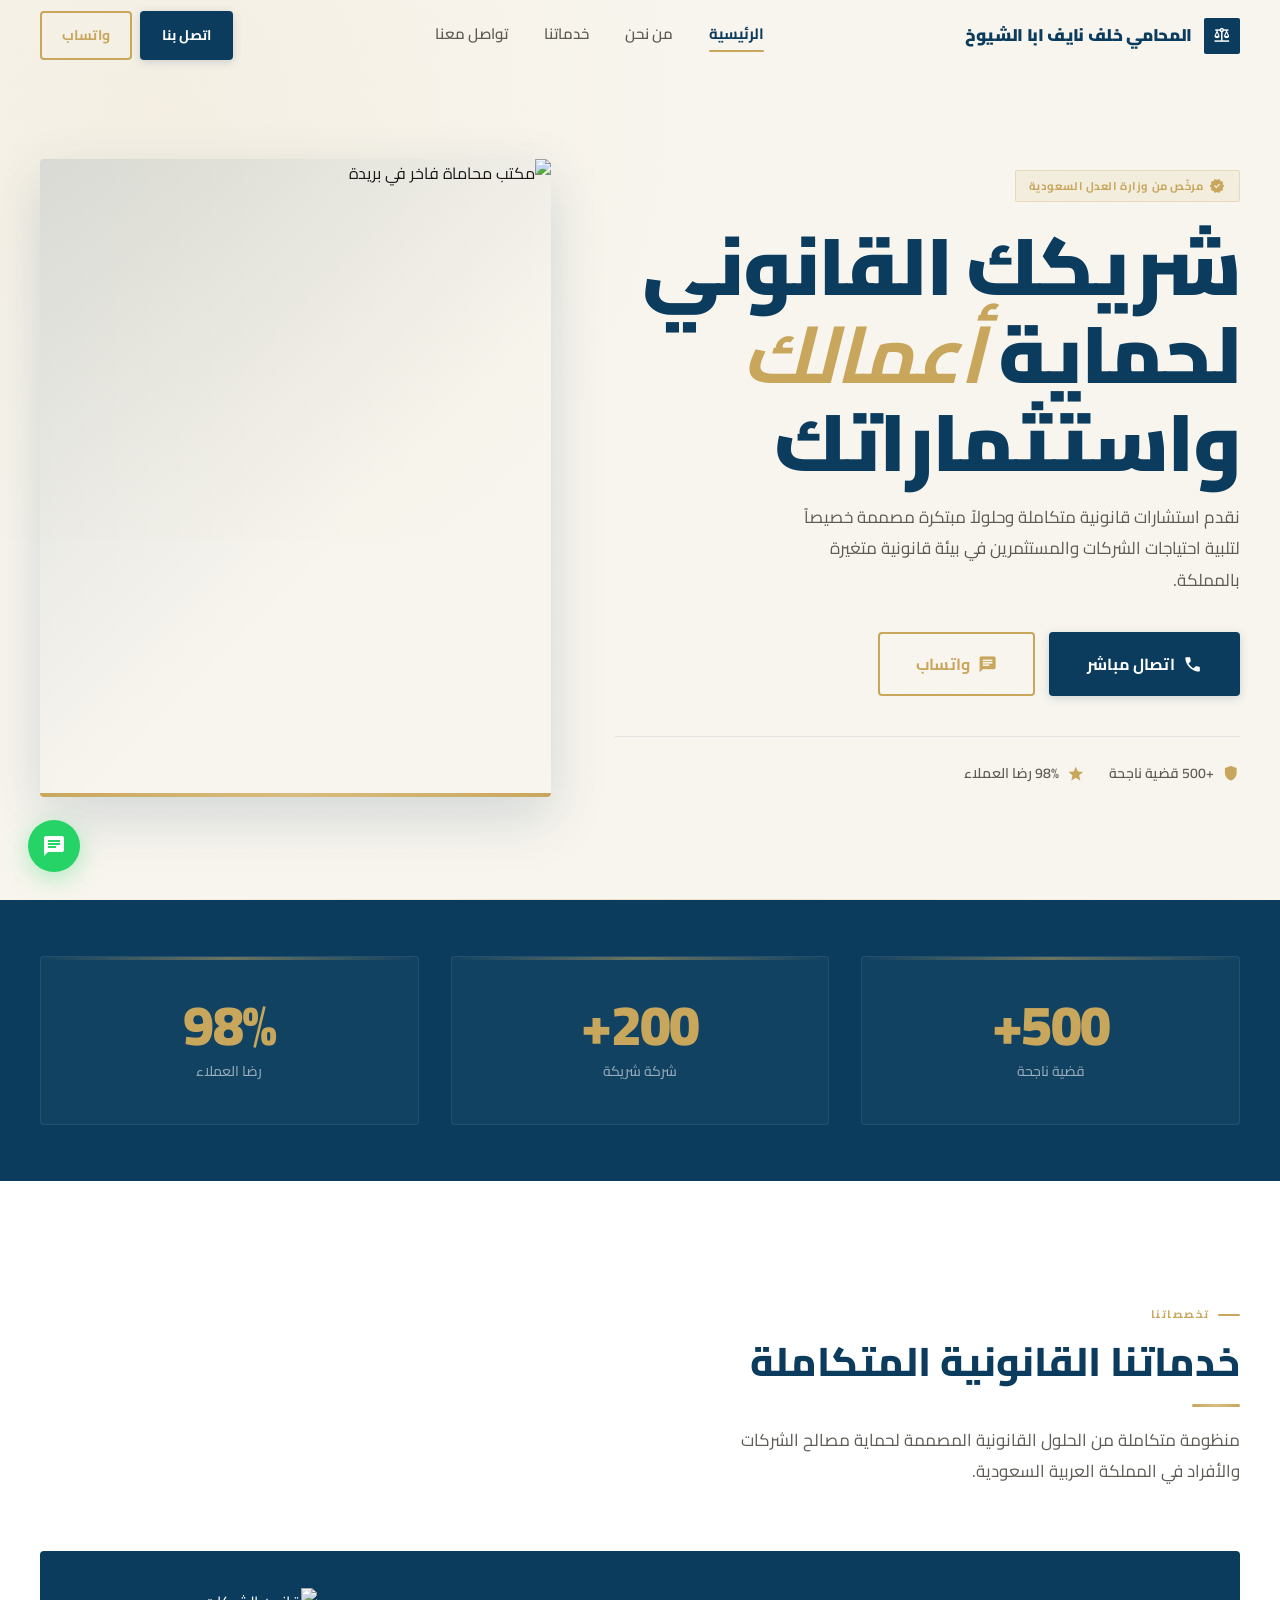
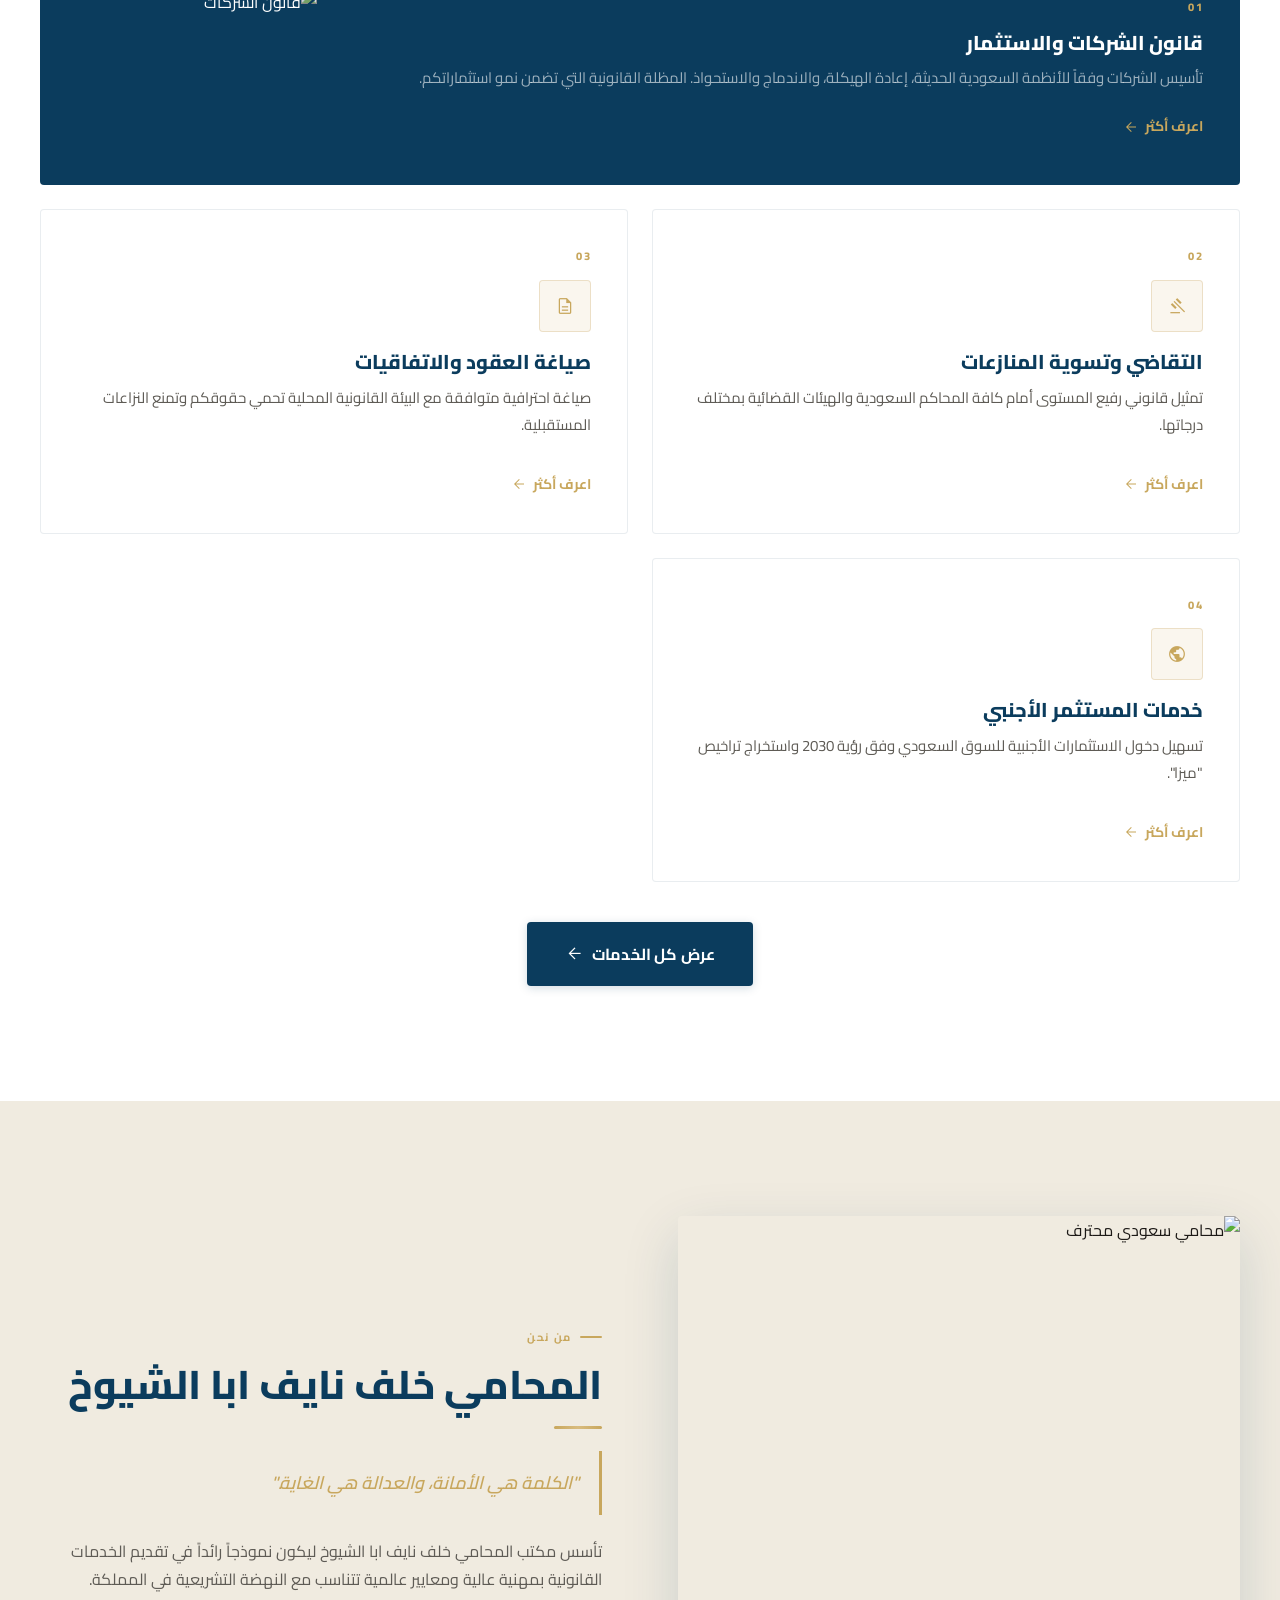
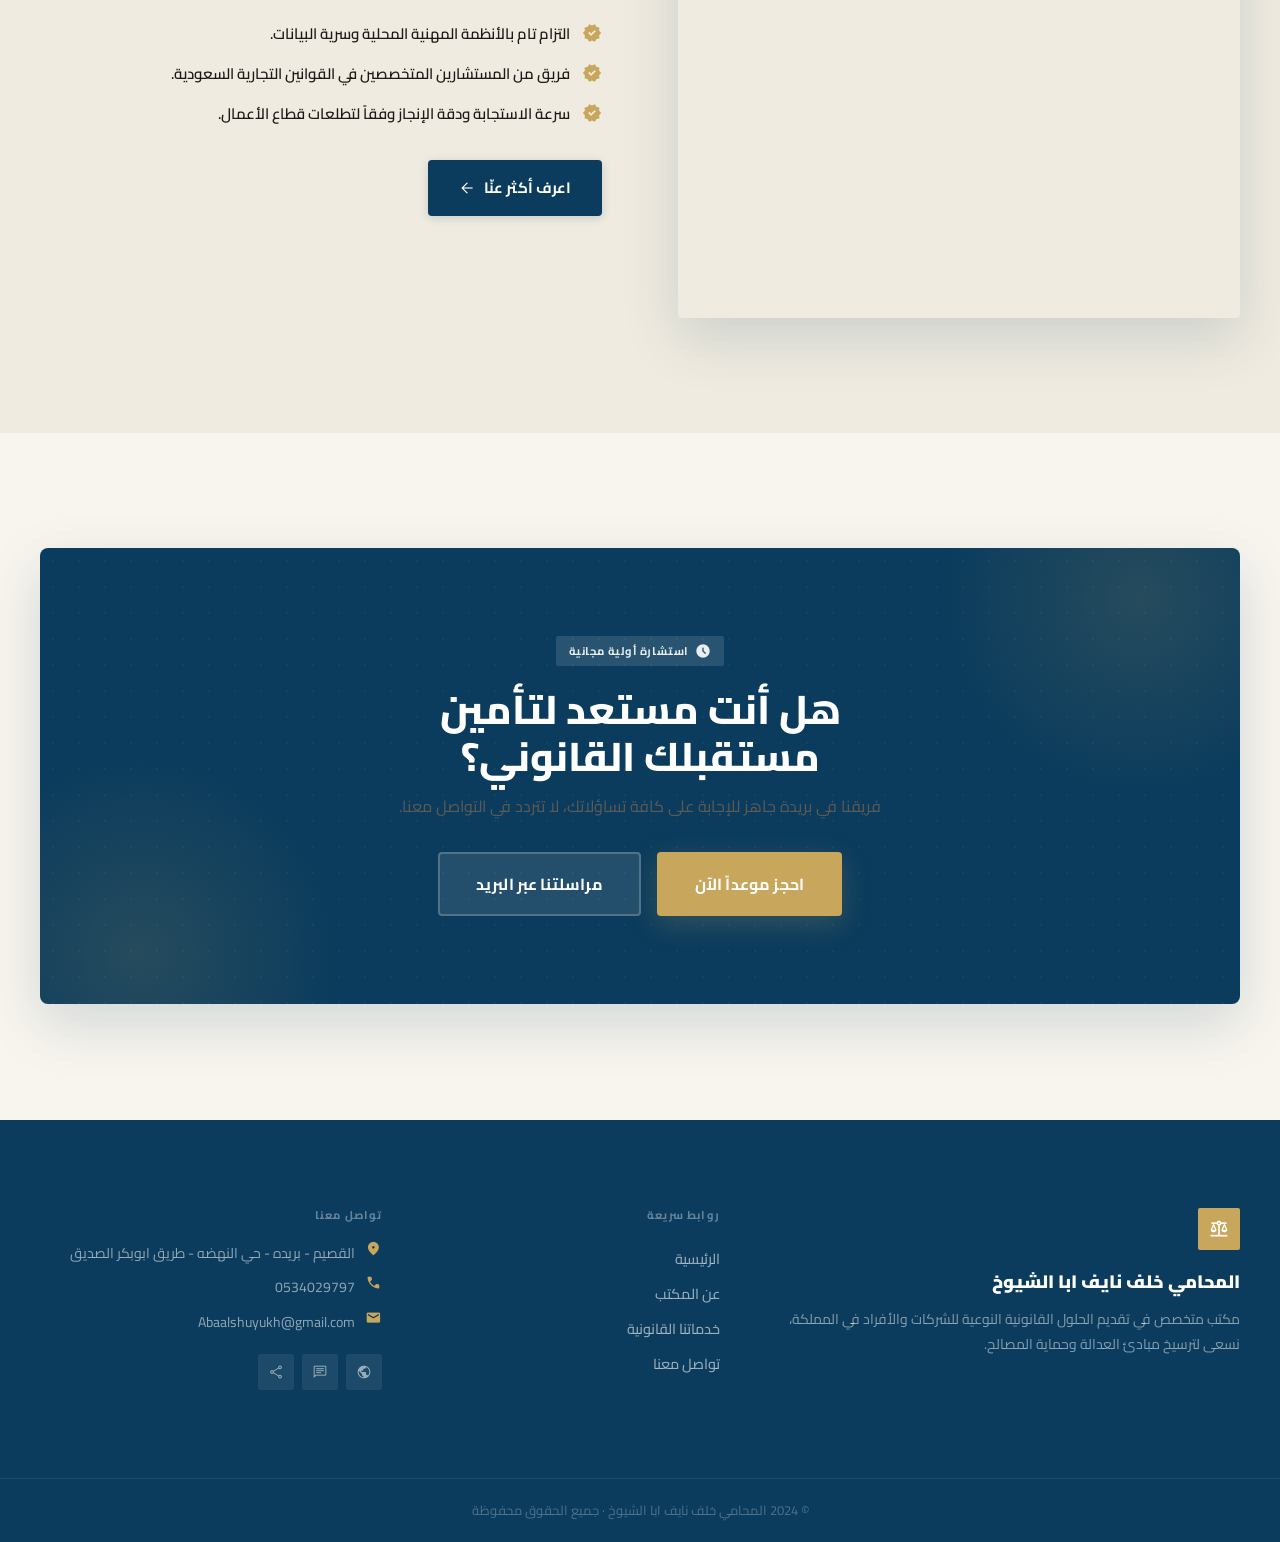
==== index.html @ d7f6e4bc "okk" ====
<!DOCTYPE html>
<html dir="rtl" lang="ar">

<head>
  <meta charset="utf-8">
  <meta name="viewport" content="width=device-width, initial-scale=1.0">
  <title>المحامي خلف نايف ابا الشيوخ | الرئيسية</title>
  <meta name="description"
    content="مكتب المحامي خلف نايف ابا الشيوخ — شريكك القانوني الموثوق للشركات والمستثمرين في المملكة العربية السعودية منذ 2010.">
  <link rel="preconnect" href="https://fonts.googleapis.com">
  <link
    href="https://fonts.googleapis.com/css2?family=Cairo:wght@300;400;500;600;700;800;900&family=Material+Symbols+Outlined:opsz,wght,FILL,GRAD@24,300,0,0&display=swap"
    rel="stylesheet">
  <link rel="stylesheet" href="style.css">
  <style>
    /* ── Hero ──────────────────────────────────────── */
    .hero {
      min-height: 100svh;
      display: flex;
      align-items: center;
      background: var(--cream);
      position: relative;
      overflow: hidden;
    }

    .hero::before {
      content: '';
      position: absolute;
      inset: 0;
      background-image: radial-gradient(rgba(200, 167, 93, .10) 1px, transparent 1px);
      background-size: 32px 32px;
      pointer-events: none;
    }

    .hero::after {
      content: '';
      position: absolute;
      bottom: 0;
      inset-inline: 0;
      height: 1px;
      background: linear-gradient(to left, transparent, var(--border-gold), transparent);
    }

    .hero__grid {
      display: grid;
      grid-template-columns: 1.1fr 0.9fr;
      align-items: center;
      gap: 4rem;
      padding-block: calc(var(--nav-h) + 3rem) 4rem;
    }

    .hero__content {
      grid-column: 1;
    }

    .hero__image-wrap {
      grid-column: 2;
    }

    .hero__title {
      color: var(--navy);
      margin-bottom: 1rem;
    }

    .hero__title strong {
      color: var(--gold);
      font-style: italic;
    }

    .hero__sub {
      font-size: 1.0625rem;
      color: var(--text-muted);
      max-width: 46ch;
      line-height: 1.85;
      margin-bottom: 2.25rem;
    }

    .hero__ctas {
      display: flex;
      flex-wrap: wrap;
      gap: .875rem;
      margin-bottom: 2.5rem;
    }

    .hero__trust {
      display: flex;
      flex-wrap: wrap;
      gap: 1.5rem;
      padding-top: 1.5rem;
      border-top: 1px solid var(--border);
    }

    .hero__trust-item {
      display: flex;
      align-items: center;
      gap: .5rem;
      font-size: .875rem;
      font-weight: 600;
      color: var(--text-muted);
    }

    .hero__trust-item .mso {
      color: var(--gold);
      font-size: 1.1rem;
    }

    .hero__img-container {
      position: relative;
      border-radius: var(--r);
      overflow: hidden;
      box-shadow: var(--shadow-lg);
      aspect-ratio: 4/5;
    }

    .hero__img-container img {
      width: 100%;
      height: 100%;
      object-fit: cover;
      filter: contrast(1.04);
    }

    .hero__img-container::before {
      content: '';
      position: absolute;
      inset: 0;
      background: linear-gradient(135deg, rgba(11, 60, 93, .12) 0%, transparent 60%);
      z-index: 1;
    }

    .hero__img-bar {
      position: absolute;
      bottom: 0;
      inset-inline: 0;
      height: 4px;
      background: linear-gradient(to right, var(--gold), var(--gold-light), var(--gold));
      z-index: 2;
    }

    .hero__badge {
      position: absolute;
      bottom: -1.25rem;
      left: 1.5rem;
      background: var(--gold);
      color: var(--white);
      padding: 1rem 1.25rem;
      border-radius: var(--r);
      box-shadow: var(--shadow-gold);
      z-index: 3;
      text-align: center;
    }

    .hero__badge-num {
      font-size: 2.25rem;
      font-weight: 900;
      line-height: 1;
    }

    .hero__badge-lbl {
      font-size: .7rem;
      font-weight: 600;
      opacity: .9;
      white-space: nowrap;
      margin-top: .25rem;
    }

    .hero__decor {
      position: absolute;
      top: 0;
      left: 0;
      width: 60%;
      height: 60%;
      background: radial-gradient(circle at 20% 20%, rgba(200, 167, 93, .08), transparent 70%);
      pointer-events: none;
    }

    /* ── Stats Strip ───────────────────────────────── */
    .stats {
      background: var(--navy);
      padding-block: 3.5rem;
      position: relative;
      overflow: hidden;
    }

    .stats::before {
      content: '';
      position: absolute;
      inset: 0;
      pointer-events: none;
    }

    .stats__grid {
      display: grid;
      grid-template-columns: repeat(3, 1fr);
      gap: 2rem;
    }

    .stats__item {
      text-align: center;
      padding: 2.5rem 2rem;
      background: rgba(255, 255, 255, .03);
      border: 1px solid rgba(255, 255, 255, .08);
      border-radius: var(--r);
      position: relative;
      transition: background var(--t) var(--ease), transform var(--t) var(--ease);
      overflow: hidden;
    }

    .stats__item::before {
      content: '';
      position: absolute;
      top: 0;
      right: 0;
      width: 100%;
      height: 3px;
      background: linear-gradient(90deg, transparent, var(--gold), transparent);
      opacity: 0.5;
      transition: opacity var(--t) var(--ease);
    }

    .stats__item:hover {
      background: rgba(255, 255, 255, .06);
      transform: translateY(-5px);
    }
    
    .stats__item:hover::before {
      opacity: 1;
    }

    /* ── Services ──────────────────────────────────── */
    .services__grid {
      display: grid;
      grid-template-columns: repeat(2, 1fr);
      gap: 1.5rem;
    }

    .svc-card {
      background: var(--white);
      border: 1px solid var(--border);
      border-radius: var(--r);
      padding: 2.25rem;
      transition: transform var(--t) var(--ease),
        box-shadow var(--t) var(--ease),
        border-color var(--t) var(--ease);
      position: relative;
      overflow: hidden;
    }

    .svc-card::before {
      content: '';
      position: absolute;
      top: 0;
      inset-inline-end: 0;
      width: 3px;
      height: 0;
      background: var(--gold);
      transition: height var(--t-slow) var(--ease);
    }

    .svc-card:hover {
      transform: translateY(-5px);
      box-shadow: var(--shadow-md);
      border-color: var(--border-gold);
    }

    .svc-card:hover::before {
      height: 100%;
    }

    .svc-card--featured {
      background: var(--navy);
      color: var(--white);
      grid-column: span 2;
      display: grid;
      grid-template-columns: 1fr auto;
      align-items: center;
      gap: 2rem;
    }

    .svc-card--featured h3 {
      color: var(--white);
    }

    .svc-card--featured p {
      color: rgba(255, 255, 255, .65);
    }

    .svc-card--featured::before {
      display: none;
    }

    .svc-card--featured:hover {
      border-color: rgba(255, 255, 255, .12);
    }

    .svc-card__num {
      font-size: .7rem;
      font-weight: 800;
      letter-spacing: .12em;
      color: var(--gold);
      margin-bottom: .875rem;
      display: block;
    }

    .svc-card__title {
      font-size: 1.25rem;
      font-weight: 800;
      color: var(--navy);
      margin-bottom: .625rem;
    }

    .svc-card--featured .svc-card__title {
      color: var(--white);
    }

    .svc-card__desc {
      font-size: .9375rem;
      color: var(--text-muted);
      line-height: 1.8;
      margin-bottom: 1.25rem;
    }

    .svc-card--featured .svc-card__desc {
      color: rgba(255, 255, 255, .6);
    }

    .svc-card__link {
      display: inline-flex;
      align-items: center;
      gap: .375rem;
      font-size: .875rem;
      font-weight: 700;
      color: var(--gold);
      transition: gap var(--t) var(--ease);
    }

    .svc-card__link:hover {
      gap: .625rem;
    }

    .svc-card__img {
      width: 240px;
      height: 160px;
      border-radius: var(--r);
      overflow: hidden;
      flex-shrink: 0;
    }

    .svc-card__img img {
      width: 100%;
      height: 100%;
      object-fit: cover;
      filter: grayscale(.5);
    }

    /* ── About Preview ─────────────────────────────── */
    .about__grid {
      display: grid;
      grid-template-columns: 1fr 1fr;
      align-items: center;
      gap: clamp(2.5rem, 6vw, 5rem);
    }

    .about__img-wrap {
      position: relative;
    }

    .about__img {
      border-radius: var(--r);
      overflow: hidden;
      box-shadow: var(--shadow-lg);
      aspect-ratio: 4/5;
    }

    .about__img img {
      width: 100%;
      height: 100%;
      object-fit: cover;
    }

    .about__badge {
      position: absolute;
      top: -1.25rem;
      left: -1.25rem;
      background: var(--gold);
      color: var(--white);
      padding: 1.125rem 1.375rem;
      border-radius: var(--r);
      box-shadow: var(--shadow-gold);
      text-align: center;
    }

    .about__badge-num {
      font-size: 2.5rem;
      font-weight: 900;
      line-height: 1;
    }

    .about__badge-lbl {
      font-size: .7rem;
      font-weight: 600;
      opacity: .9;
    }

    .about__quote {
      font-size: 1.125rem;
      font-style: italic;
      color: var(--gold);
      font-weight: 600;
      padding: 1rem 0 1rem 1.25rem;
      border-right: 3px solid var(--gold);
      padding-right: 1.25rem;
      margin-block: 1.375rem;
    }

    .about__checks {
      display: flex;
      flex-direction: column;
      gap: .875rem;
      margin-bottom: 2rem;
    }

    .about__check {
      display: flex;
      align-items: flex-start;
      gap: .75rem;
      font-size: .9375rem;
      font-weight: 600;
      color: var(--text);
    }

    .about__check .mso {
      color: var(--gold);
      flex-shrink: 0;
      margin-top: 2px;
    }

    /* ── CTA Section ───────────────────────────────── */
    .cta-wrap {
      background: var(--navy);
      border-radius: var(--r-md);
      padding: clamp(3rem, 7vw, 5.5rem) var(--pad-x);
      text-align: center;
      position: relative;
      overflow: hidden;
      box-shadow: var(--shadow-lg);
    }

    .cta-wrap::before {
      content: '';
      position: absolute;
      inset: 0;
      background-image: radial-gradient(rgba(255, 255, 255, .04) 1px, transparent 1px);
      background-size: 26px 26px;
      pointer-events: none;
    }

    .cta-wrap__glow {
      position: absolute;
      width: 400px;
      height: 400px;
      border-radius: 50%;
      background: radial-gradient(circle, rgba(200, 167, 93, .14), transparent 70%);
      pointer-events: none;
    }

    .cta-wrap__glow--1 {
      top: -150px;
      right: -100px;
    }

    .cta-wrap__glow--2 {
      bottom: -150px;
      left: -100px;
    }

    .cta-wrap__inner {
      position: relative;
      z-index: 1;
    }

    .cta-wrap h2 {
      color: var(--white);
      margin-bottom: .75rem;
    }

    .cta-wrap p {
      max-width: 54ch;
      margin-inline: auto;
      margin-bottom: 2rem;
    }

    .cta-wrap__btns {
      display: flex;
      flex-wrap: wrap;
      gap: 1rem;
      justify-content: center;
    }

    /* ── Responsive ────────────────────────────────── */
    @media (max-width: 900px) {
      .hero__grid {
        grid-template-columns: 1fr;
        gap: 2.5rem;
        padding-block: calc(var(--nav-h) + 2rem) 3rem;
      }

      .hero__image-wrap {
        grid-column: 1;
        order: -1;
      }

      .hero__img-container {
        aspect-ratio: 16/9;
        max-height: 380px;
      }

      .hero__badge {
        left: 1rem;
        bottom: -1rem;
      }

      .stats__grid {
        grid-template-columns: 1fr;
        gap: 1.25rem;
      }

      .services__grid {
        grid-template-columns: 1fr;
      }

      .svc-card--featured {
        grid-column: 1;
        grid-template-columns: 1fr;
      }

      .svc-card__img {
        width: 100%;
        height: 200px;
      }

      .about__grid {
        grid-template-columns: 1fr;
      }

      .about__badge {
        top: auto;
        bottom: -1rem;
        left: 1rem;
      }

      /* Hero title: scale down on tablets/mobile */
      .hero__title.display {
        font-size: clamp(2rem, 7vw, 2.75rem);
        line-height: 1.2;
        margin-bottom: 0.75rem;
      }
    }

    @media (max-width: 560px) {
      .hero__ctas {
        flex-direction: column;
      }

      .hero__ctas .btn {
        justify-content: center;
      }

      .cta-wrap__btns .btn {
        width: 100%;
      }

      /* Hero title: further reduce on small phones */
      .hero__title.display {
        font-size: clamp(1.75rem, 8vw, 2.25rem);
        line-height: 1.25;
        letter-spacing: -0.01em;
        margin-bottom: 0.625rem;
      }

      .hero__sub {
        font-size: 0.9375rem;
        margin-bottom: 1.75rem;
      }
    }
  </style>
</head>

<body>
  <!-- ═══════ NAV ═══════ -->
  <header class="nav" id="site-nav">
    <div class="nav__topbar">
      <div class="nav__topbar-inner">
        <a href="index.html" class="nav__logo">
          <span class="nav__logo-icon">
            <span class="mso mso--fill" style="font-size:1.1rem;">balance</span>
          </span>
          المحامي خلف نايف ابا الشيوخ
        </a>
        <nav class="nav__links" aria-label="القائمة الرئيسية">
          <a href="index.html" class="nav__link active">الرئيسية</a>
          <a href="about.html" class="nav__link">من نحن</a>
          <a href="service.html" class="nav__link">خدماتنا</a>
          <a href="contact.html" class="nav__link">تواصل معنا</a>
        </nav>
        <div class="nav__ctas">
          <a href="tel:+966534029797" class="btn btn--primary btn--sm">اتصل بنا</a>
          <a href="https://wa.me/966534029797" class="btn btn--outline-gold btn--sm">واتساب</a>
        </div>
        <button class="nav__menu-btn" id="menu-btn" aria-label="فتح القائمة" aria-expanded="false">
          <span></span><span></span><span></span>
        </button>
      </div>
    </div>
  </header>

  <!-- ═══════ FULLSCREEN OVERLAY MENU ═══════ -->
  <div class="nav-overlay" id="nav-overlay" role="dialog" aria-label="القائمة الرئيسية" aria-hidden="true">
    <div class="nav-overlay__glow2"></div>
    <div class="nav-overlay__header">
      <a href="index.html" class="nav-overlay__logo">
        <span class="nav-overlay__logo-icon">
          <span class="mso mso--fill" style="font-size:1rem;">balance</span>
        </span>
        المحامي خلف نايف ابا الشيوخ
      </a>
      <button class="nav-overlay__close" id="menu-close" aria-label="إغلاق القائمة">
        <span class="mso">close</span>
      </button>
    </div>
    <div class="nav-overlay__main">
      <nav class="nav-overlay__links">
        <a href="index.html" class="nav-overlay__link active">
          <span class="nav-overlay__link-num">01</span>
          <span class="nav-overlay__link-text">الرئيسية</span>
          <span class="mso nav-overlay__link-arrow">arrow_back</span>
        </a>
        <a href="about.html" class="nav-overlay__link">
          <span class="nav-overlay__link-num">02</span>
          <span class="nav-overlay__link-text">من نحن</span>
          <span class="mso nav-overlay__link-arrow">arrow_back</span>
        </a>
        <a href="service.html" class="nav-overlay__link">
          <span class="nav-overlay__link-num">03</span>
          <span class="nav-overlay__link-text">خدماتنا</span>
          <span class="mso nav-overlay__link-arrow">arrow_back</span>
        </a>
        <a href="contact.html" class="nav-overlay__link">
          <span class="nav-overlay__link-num">04</span>
          <span class="nav-overlay__link-text">تواصل معنا</span>
          <span class="mso nav-overlay__link-arrow">arrow_back</span>
        </a>
      </nav>
    </div>
    <div class="nav-overlay__footer">
      <div class="nav-overlay__footer-ctas">
        <a href="tel:+966534029797" class="btn btn--gold">
          <span class="mso mso--fill mso--sm">call</span> اتصل بنا الآن
        </a>
        <a href="https://wa.me/966534029797" class="btn btn--ghost">
          <span class="mso mso--fill mso--sm">chat</span> واتساب
        </a>
      </div>
      <div class="nav-overlay__footer-info">
        <span><span class="mso">location_on</span> القصيم - بريده - حي النهضه - طريق ابوبكر الصديق</span>
        <span><span class="mso">call</span> <span class="dir-ltr">0534029797</span></span>
        <span><span class="mso">mail</span> <span class="dir-ltr">Abaalshuyukh@gmail.com</span></span>
      </div>
    </div>
  </div>

  <main>
    <!-- ═══════ HERO ═══════ -->
    <section class="hero" id="home">
      <div class="hero__decor"></div>
      <div class="container">
        <div class="hero__grid">
          <!-- Content -->
          <div class="hero__content">
            <div class="badge badge--gold reveal" style="margin-bottom:1.25rem;">
              <span class="mso mso--fill mso--sm">verified</span>
              مرخّص من وزارة العدل السعودية
            </div>

            <h1 class="display hero__title reveal delay-1">
              شريكك القانوني<br>
              لحماية <strong>أعمالك</strong><br>
              واستثماراتك
            </h1>

            <p class="hero__sub reveal delay-2">
              نقدم استشارات قانونية متكاملة وحلولاً مبتكرة مصممة خصيصاً لتلبية احتياجات الشركات والمستثمرين في بيئة
              قانونية متغيرة بالمملكة.
            </p>

            <div class="hero__ctas reveal delay-2">
              <a href="tel:+966534029797" class="btn btn--primary btn--lg">
                <span class="mso mso--fill mso--sm">call</span>
                اتصال مباشر
              </a>
              <a href="https://wa.me/966534029797" class="btn btn--outline-gold btn--lg">
                <span class="mso mso--fill mso--sm">chat</span>
                واتساب
              </a>
            </div>

            <div class="hero__trust reveal delay-3">
              <div class="hero__trust-item">
                <span class="mso mso--fill">shield</span>
                +500 قضية ناجحة
              </div>
              <div class="hero__trust-item">
                <span class="mso mso--fill">star</span>
                98% رضا العملاء
              </div>
            </div>
          </div>

          <!-- Image -->
          <div class="hero__image-wrap reveal delay-1">
            <div class="hero__img-container">
              <img
                src="https://lh3.googleusercontent.com/aida-public/[base64]"
                alt="مكتب محاماة فاخر في بريدة">
              <div class="hero__img-bar"></div>
            </div>
          </div>
        </div>
      </div>
    </section>

    <!-- ═══════ STATS ═══════ -->
    <section class="stats">
      <div class="container">
        <div class="stats__grid">
          <div class="stats__item reveal">
            <div class="stat__num" data-target="500">0</div>
            <div class="stat__lbl">قضية ناجحة</div>
          </div>
          <div class="stats__item reveal delay-1">
            <div class="stat__num" data-target="200">0</div>
            <div class="stat__lbl">شركة شريكة</div>
          </div>
          <div class="stats__item reveal delay-2">
            <div class="stat__num" data-target="98" data-suffix="%">0</div>
            <div class="stat__lbl">رضا العملاء</div>
          </div>
        </div>
      </div>
    </section>

    <!-- ═══════ SERVICES ═══════ -->
    <section class="section section--white" id="services">
      <div class="container">
        <div class="sec-head reveal">
          <span class="sec-label">تخصصاتنا</span>
          <h2 class="sec-title">خدماتنا القانونية المتكاملة</h2>
          <div class="gold-rule"></div>
          <p class="sec-intro">منظومة متكاملة من الحلول القانونية المصممة لحماية مصالح الشركات والأفراد في المملكة
            العربية السعودية.</p>
        </div>

        <div class="services__grid">
          <!-- Featured -->
          <div class="svc-card svc-card--featured reveal">
            <div>
              <span class="svc-card__num">01</span>
              <h3 class="svc-card__title">قانون الشركات والاستثمار</h3>
              <p class="svc-card__desc">تأسيس الشركات وفقاً للأنظمة السعودية الحديثة، إعادة الهيكلة، والاندماج
                والاستحواذ. المظلة القانونية التي تضمن نمو استثماراتكم.</p>
              <a href="service.html" class="svc-card__link">
                اعرف أكثر
                <span class="mso mso--sm">arrow_back</span>
              </a>
            </div>
            <div class="svc-card__img">
              <img
                src="https://lh3.googleusercontent.com/aida-public/[base64]"
                alt="قانون الشركات">
            </div>
          </div>

          <div class="svc-card reveal">
            <span class="svc-card__num">02</span>
            <div class="icon-box icon-box--gold" style="margin-bottom:1.125rem;">
              <span class="mso">gavel</span>
            </div>
            <h3 class="svc-card__title">التقاضي وتسوية المنازعات</h3>
            <p class="svc-card__desc">تمثيل قانوني رفيع المستوى أمام كافة المحاكم السعودية والهيئات القضائية بمختلف
              درجاتها.</p>
            <a href="service.html" class="svc-card__link" style="margin-top:.875rem; display:inline-flex;">
              اعرف أكثر <span class="mso mso--sm">arrow_back</span>
            </a>
          </div>

          <div class="svc-card reveal delay-1">
            <span class="svc-card__num">03</span>
            <div class="icon-box icon-box--gold" style="margin-bottom:1.125rem;">
              <span class="mso">description</span>
            </div>
            <h3 class="svc-card__title">صياغة العقود والاتفاقيات</h3>
            <p class="svc-card__desc">صياغة احترافية متوافقة مع البيئة القانونية المحلية تحمي حقوقكم وتمنع النزاعات
              المستقبلية.</p>
            <a href="service.html" class="svc-card__link" style="margin-top:.875rem; display:inline-flex;">
              اعرف أكثر <span class="mso mso--sm">arrow_back</span>
            </a>
          </div>

          <div class="svc-card reveal delay-2">
            <span class="svc-card__num">04</span>
            <div class="icon-box icon-box--gold" style="margin-bottom:1.125rem;">
              <span class="mso">public</span>
            </div>
            <h3 class="svc-card__title">خدمات المستثمر الأجنبي</h3>
            <p class="svc-card__desc">تسهيل دخول الاستثمارات الأجنبية للسوق السعودي وفق رؤية 2030 واستخراج تراخيص
              "ميزا".</p>
            <a href="service.html" class="svc-card__link" style="margin-top:.875rem; display:inline-flex;">
              اعرف أكثر <span class="mso mso--sm">arrow_back</span>
            </a>
          </div>
        </div>

        <div style="text-align:center; margin-top:2.5rem;" class="reveal">
          <a href="service.html" class="btn btn--primary btn--lg">
            عرض كل الخدمات
            <span class="mso mso--sm">arrow_back</span>
          </a>
        </div>
      </div>
    </section>

    <!-- ═══════ ABOUT PREVIEW ═══════ -->
    <section class="section section--alt" id="about">
      <div class="container">
        <div class="about__grid">
          <div class="about__img-wrap reveal">
            <div class="about__img">
              <img
                src="https://lh3.googleusercontent.com/aida-public/[base64]"
                alt="محامي سعودي محترف">
            </div>
          </div>
          <div class="reveal delay-1">
            <span class="sec-label">من نحن</span>
            <h2 class="sec-title">المحامي خلف نايف ابا الشيوخ</h2>
            <div class="gold-rule"></div>
            <blockquote class="about__quote">"الكلمة هي الأمانة، والعدالة هي الغاية."</blockquote>
            <p style="margin-bottom:1.75rem;">تأسس مكتب المحامي خلف نايف ابا الشيوخ ليكون نموذجاً رائداً في تقديم الخدمات القانونية
              بمهنية عالية ومعايير عالمية تتناسب مع النهضة التشريعية في المملكة.</p>
            <div class="about__checks">
              <div class="about__check">
                <span class="mso mso--fill">verified</span>
                التزام تام بالأنظمة المهنية المحلية وسرية البيانات.
              </div>
              <div class="about__check">
                <span class="mso mso--fill">verified</span>
                فريق من المستشارين المتخصصين في القوانين التجارية السعودية.
              </div>
              <div class="about__check">
                <span class="mso mso--fill">verified</span>
                سرعة الاستجابة ودقة الإنجاز وفقاً لتطلعات قطاع الأعمال.
              </div>
            </div>
            <a href="about.html" class="btn btn--primary">
              اعرف أكثر عنّا
              <span class="mso mso--sm">arrow_back</span>
            </a>
          </div>
        </div>
      </div>
    </section>

    <!-- ═══════ CTA ═══════ -->
    <section class="section">
      <div class="container">
        <div class="cta-wrap reveal">
          <div class="cta-wrap__glow cta-wrap__glow--1"></div>
          <div class="cta-wrap__glow cta-wrap__glow--2"></div>
          <div class="cta-wrap__inner">
            <div class="badge badge--cream" style="margin-bottom:1.25rem;">
              <span class="mso mso--fill mso--sm">schedule</span>
              استشارة أولية مجانية
            </div>
            <h2>هل أنت مستعد لتأمين<br>مستقبلك القانوني؟</h2>
            <p>فريقنا في بريدة جاهز للإجابة على كافة تساؤلاتك، لا تتردد في التواصل معنا.</p>
            <div class="cta-wrap__btns">
              <a href="tel:+966534029797" class="btn btn--gold btn--lg">احجز موعداً الآن</a>
              <a href="mailto:Abaalshuyukh@gmail.com" class="btn btn--ghost btn--lg">مراسلتنا عبر البريد</a>
            </div>
          </div>
        </div>
      </div>
    </section>
  </main>

  <!-- ═══════ FOOTER ═══════ -->
  <footer class="footer">
    <div class="footer__top">
      <div class="container">
        <div class="footer__grid">
          <div>
            <div class="footer__brand-icon">
              <span class="mso mso--fill">balance</span>
            </div>
            <div class="footer__brand-name">المحامي خلف نايف ابا الشيوخ</div>
            <p class="footer__brand-desc">مكتب متخصص في تقديم الحلول القانونية النوعية للشركات والأفراد في المملكة، نسعى
              لترسيخ مبادئ العدالة وحماية المصالح.</p>
          </div>
          <div>
            <h4 class="footer__col-head">روابط سريعة</h4>
            <a href="index.html" class="footer__link">الرئيسية</a>
            <a href="about.html" class="footer__link">عن المكتب</a>
            <a href="service.html" class="footer__link">خدماتنا القانونية</a>
            <a href="contact.html" class="footer__link">تواصل معنا</a>
          </div>
          <div>
            <h4 class="footer__col-head">تواصل معنا</h4>
            <div class="footer__contact-item">
              <span class="mso">location_on</span>
              القصيم - بريده - حي النهضه - طريق ابوبكر الصديق
            </div>
            <div class="footer__contact-item">
              <span class="mso">call</span>
              <span class="dir-ltr">0534029797</span>
            </div>
            <div class="footer__contact-item">
              <span class="mso">mail</span>
              <span class="dir-ltr">Abaalshuyukh@gmail.com</span>
            </div>
            <div class="footer__socials">
              <a href="#" class="footer__social" aria-label="الموقع الإلكتروني">
                <span class="mso mso--sm">public</span>
              </a>
              <a href="https://wa.me/966534029797" class="footer__social" aria-label="واتساب">
                <span class="mso mso--sm">chat</span>
              </a>
              <a href="#" class="footer__social" aria-label="تويتر">
                <span class="mso mso--sm">share</span>
              </a>
            </div>
          </div>
        </div>
      </div>
    </div>
    <div class="footer__bottom">
      <div class="container">
        © 2024 المحامي خلف نايف ابا الشيوخ · جميع الحقوق محفوظة
      </div>
    </div>
  </footer>

  <!-- WhatsApp Float -->
  <a href="https://wa.me/966534029797" class="wa-float" aria-label="تواصل عبر واتساب">
    <span class="mso mso--fill" style="font-size:1.5rem;">chat</span>
  </a>

  <script>
    /* ── Premium Nav ── */
    const siteNav = document.getElementById('site-nav');
    const menuBtn = document.getElementById('menu-btn');
    const menuClose = document.getElementById('menu-close');
    const navOverlay = document.getElementById('nav-overlay');
    function openNav() {
      navOverlay.classList.add('is-open');
      menuBtn.classList.add('is-open');
      menuBtn.setAttribute('aria-expanded', 'true');
      navOverlay.setAttribute('aria-hidden', 'false');
      document.body.style.overflow = 'hidden';
    }
    function closeNav() {
      navOverlay.classList.remove('is-open');
      menuBtn.classList.remove('is-open');
      menuBtn.setAttribute('aria-expanded', 'false');
      navOverlay.setAttribute('aria-hidden', 'true');
      document.body.style.overflow = '';
    }
    menuBtn.addEventListener('click', () => navOverlay.classList.contains('is-open') ? closeNav() : openNav());
    menuClose.addEventListener('click', closeNav);
    document.addEventListener('keydown', e => { if (e.key === 'Escape') closeNav(); });
    window.addEventListener('scroll', () => { siteNav.classList.toggle('scrolled', window.scrollY > 30); }, { passive: true });

    /* ── Scroll Reveal ── */
    const observer = new IntersectionObserver((entries) => {
      entries.forEach(e => { if (e.isIntersecting) { e.target.classList.add('visible'); observer.unobserve(e.target); } });
    }, { threshold: 0.12 });
    document.querySelectorAll('.reveal').forEach(el => observer.observe(el));

    /* ── Counter animation ── */
    const counters = document.querySelectorAll('[data-target]');
    const cObserver = new IntersectionObserver((entries) => {
      entries.forEach(e => {
        if (!e.isIntersecting) return;
        const el = e.target;
        const target = +el.dataset.target;
        const suffix = el.dataset.suffix || '+';
        let current = 0;
        const step = Math.max(1, Math.ceil(target / 60));
        const timer = setInterval(() => {
          current = Math.min(current + step, target);
          el.textContent = current + suffix;
          if (current >= target) clearInterval(timer);
        }, 22);
        cObserver.unobserve(el);
      });
    }, { threshold: 0.5 });
    counters.forEach(el => { cObserver.observe(el); el.textContent = '0+'; });
  </script>
</body>

</html>
---- style.css ----
/* ================================================================
   نهج الترافع للمحاماة — Shared Design System
   Premium Arabic Law Firm — v3.0
   ================================================================ */

/* ---- 1. Design Tokens ----------------------------------------- */
:root {
  /* Brand */
  --navy: #0B3C5D;
  --navy-dark: #072A44;
  --navy-tint: #EBF2F8;
  --gold: #C8A75D;
  --gold-light: #D9BC7F;
  --gold-dark: #9E7E3A;
  --gold-tint: rgba(200, 167, 93, 0.10);
  --gold-tint-2: rgba(200, 167, 93, 0.18);

  /* Neutrals */
  --cream: #F8F5EE;
  --cream-alt: #F0EBE0;
  --white: #FFFFFF;
  --gray-100: #EDECE8;
  --gray-200: #E0DDD6;
  --gray-400: #B0ADA5;
  --gray-600: #6B6760;
  --gray-800: #2E2C29;

  /* Text */
  --text: #1C1916;
  --text-muted: #5E5B55;
  --text-subtle: #9A9792;

  /* Borders */
  --border: rgba(11, 60, 93, 0.09);
  --border-gold: rgba(200, 167, 93, 0.28);
  --border-white: rgba(255, 255, 255, 0.10);

  /* Shadows */
  --shadow-xs: 0 1px 3px rgba(11, 60, 93, 0.07);
  --shadow-sm: 0 3px 12px rgba(11, 60, 93, 0.09);
  --shadow-md: 0 8px 28px rgba(11, 60, 93, 0.12);
  --shadow-lg: 0 20px 56px rgba(11, 60, 93, 0.16);
  --shadow-gold: 0 8px 28px rgba(200, 167, 93, 0.22);

  /* Layout */
  --nav-h: 72px;
  --max-w: 1280px;
  --pad-x: clamp(1.25rem, 5vw, 2.5rem);
  --sec-y: clamp(5rem, 9vw, 8.5rem);

  /* Radius */
  --r-xs: 2px;
  --r: 4px;
  --r-md: 8px;
  --r-lg: 16px;

  /* Transitions */
  --ease: cubic-bezier(.4, 0, .2, 1);
  --t-fast: 140ms;
  --t: 250ms;
  --t-slow: 480ms;
}

/* ---- 2. Reset + Base ------------------------------------------ */
*,
*::before,
*::after {
  box-sizing: border-box;
  margin: 0;
  padding: 0;
}

html {
  scroll-behavior: smooth;
  direction: rtl;
  overflow-x: hidden;
}

body {
  font-family: 'Cairo', sans-serif;
  font-size: 1rem;
  line-height: 1.75;
  direction: rtl;
  text-align: right;
  background: var(--cream);
  color: var(--text);
  overflow-x: hidden;
  -webkit-font-smoothing: antialiased;
}

img {
  display: block;
  max-width: 100%;
  height: auto;
}

a {
  text-decoration: none;
  color: inherit;
}

button {
  font-family: inherit;
  border: none;
  background: none;
  cursor: pointer;
}

ul,
ol {
  list-style: none;
}

input,
textarea,
select {
  font-family: inherit;
  direction: rtl;
  text-align: right;
}

input::placeholder,
textarea::placeholder {
  color: var(--text-subtle);
}

::selection {
  background: var(--gold-tint-2);
  color: var(--navy);
}

/* ---- 3. Typography -------------------------------------------- */
h1,
h2,
h3,
h4,
h5,
h6 {
  font-family: 'Cairo', sans-serif;
  color: var(--navy);
  font-weight: 800;
  line-height: 1.18;
}

.display {
  font-size: clamp(2.75rem, 6.5vw, 5rem);
  font-weight: 900;
  line-height: 1.1;
  letter-spacing: -0.02em;
}

h1 {
  font-size: clamp(2.25rem, 5vw, 3.5rem);
}

h2 {
  font-size: clamp(1.75rem, 3.5vw, 2.5rem);
}

h3 {
  font-size: clamp(1.1rem, 2vw, 1.375rem);
  font-weight: 700;
}

h4 {
  font-size: 1.0625rem;
  font-weight: 700;
}

p {
  color: var(--text-muted);
}

/* ---- 4. Layout ------------------------------------------------ */
.container {
  width: 100%;
  max-width: var(--max-w);
  margin-inline: auto;
  padding-inline: var(--pad-x);
}

.section {
  padding-block: var(--sec-y);
}

.section--alt {
  background: var(--cream-alt);
}

.section--dark {
  background: var(--navy);
}

.section--dark h1,
.section--dark h2,
.section--dark h3,
.section--dark h4 {
  color: var(--white);
}

.section--dark p {
  color: rgba(255, 255, 255, .65);
}

.section--white {
  background: var(--white);
}

.page-top {
  padding-top: var(--nav-h);
}

/* ---- 5. Section Headers --------------------------------------- */
.sec-label {
  display: inline-flex;
  align-items: center;
  gap: .5rem;
  font-size: .6875rem;
  font-weight: 700;
  letter-spacing: .14em;
  text-transform: uppercase;
  color: var(--gold);
  margin-bottom: .875rem;
}

.sec-label::before {
  content: '';
  display: block;
  width: 22px;
  height: 2px;
  background: var(--gold);
  border-radius: 2px;
  flex-shrink: 0;
}

.sec-head {
  margin-bottom: clamp(2.5rem, 5vw, 4rem);
}

.sec-head--center {
  text-align: center;
}

.sec-head--center .sec-label {
  justify-content: center;
}

.sec-head--center .sec-intro {
  margin-inline: auto;
}

.sec-title {
  color: var(--navy);
  margin-bottom: .625rem;
}

.section--dark .sec-title {
  color: var(--white);
}

.sec-intro {
  font-size: 1.0625rem;
  color: var(--text-muted);
  max-width: 52ch;
  line-height: 1.85;
}

.section--dark .sec-intro {
  color: rgba(255, 255, 255, .62);
}

/* Gold rule */
.gold-rule {
  width: 48px;
  height: 3px;
  background: linear-gradient(to left, var(--gold), var(--gold-light), var(--gold));
  border-radius: 2px;
  margin-block: 1.125rem;
}

.gold-rule--center {
  margin-inline: auto;
}

/* ---- 6. Buttons ----------------------------------------------- */
.btn {
  display: inline-flex;
  align-items: center;
  justify-content: center;
  gap: .5rem;
  font-family: 'Cairo', sans-serif;
  font-weight: 700;
  font-size: .9375rem;
  padding: .8125rem 1.75rem;
  border-radius: var(--r);
  border: 2px solid transparent;
  transition: background var(--t) var(--ease),
    border-color var(--t) var(--ease),
    transform var(--t) var(--ease),
    box-shadow var(--t) var(--ease),
    color var(--t) var(--ease),
    filter var(--t) var(--ease);
  white-space: nowrap;
  letter-spacing: .01em;
  cursor: pointer;
  text-align: center;
}

.btn--sm {
  font-size: .875rem;
  padding: .625rem 1.25rem;
}

.btn--lg {
  font-size: 1rem;
  padding: 1rem 2.25rem;
}

.btn--primary {
  background: var(--navy);
  color: var(--white);
  box-shadow: 0 2px 10px rgba(11, 60, 93, .18);
}

.btn--primary:hover {
  background: var(--navy-dark);
  transform: translateY(-2px);
  box-shadow: var(--shadow-md);
}

.btn--gold {
  background: var(--gold);
  color: var(--white);
  box-shadow: var(--shadow-gold);
}

.btn--gold:hover {
  filter: brightness(1.06);
  transform: translateY(-2px);
}

.btn--outline {
  background: transparent;
  color: var(--navy);
  border-color: var(--navy);
}

.btn--outline:hover {
  background: var(--navy);
  color: var(--white);
  transform: translateY(-2px);
}

.btn--outline-gold {
  background: transparent;
  color: var(--gold);
  border-color: var(--gold);
}

.btn--outline-gold:hover {
  background: var(--gold);
  color: var(--white);
  transform: translateY(-2px);
}

.btn--ghost {
  background: rgba(255, 255, 255, .10);
  color: var(--white);
  border-color: rgba(255, 255, 255, .20);
}

.btn--ghost:hover {
  background: rgba(255, 255, 255, .20);
  transform: translateY(-2px);
}

.btn .mso {
  font-size: 1.2em;
  line-height: 1;
  vertical-align: middle;
}

/* ---- 7. Badge ------------------------------------------------- */
.badge {
  display: inline-flex;
  align-items: center;
  gap: .375rem;
  font-size: .7rem;
  font-weight: 700;
  padding: .3125rem .8125rem;
  border-radius: var(--r-xs);
  letter-spacing: .05em;
  text-transform: uppercase;
}

.badge--gold {
  background: var(--gold-tint);
  color: var(--gold);
  border: 1px solid var(--border-gold);
}

.badge--navy {
  background: var(--navy);
  color: var(--white);
}

.badge--cream {
  background: rgba(255, 255, 255, .12);
  color: rgba(255, 255, 255, .9);
}

/* ---- 8. Cards ------------------------------------------------- */
.card {
  background: var(--white);
  border: 1px solid var(--border);
  border-radius: var(--r);
  overflow: hidden;
  transition: transform var(--t) var(--ease), box-shadow var(--t) var(--ease);
}

.card:hover {
  transform: translateY(-4px);
  box-shadow: var(--shadow-md);
}

.card__body {
  padding: 2rem 2.25rem;
}

.card--dark {
  background: var(--navy);
  border-color: rgba(255, 255, 255, .06);
  color: var(--white);
}

.card--dark h2,
.card--dark h3,
.card--dark h4 {
  color: var(--white);
}

.card--dark p {
  color: rgba(255, 255, 255, .65);
}

.card--dark:hover {
  box-shadow: var(--shadow-lg);
}

/* ---- 9. Icon Box ---------------------------------------------- */
.icon-box {
  width: 52px;
  height: 52px;
  display: flex;
  align-items: center;
  justify-content: center;
  border-radius: var(--r);
  flex-shrink: 0;
  font-size: 1.375rem;
  transition: background var(--t) var(--ease);
}

.icon-box--gold {
  background: var(--gold-tint);
  color: var(--gold);
  border: 1px solid var(--border-gold);
}

.icon-box--navy {
  background: var(--navy);
  color: var(--white);
}

.icon-box--white {
  background: rgba(255, 255, 255, .12);
  color: var(--white);
}

.icon-box--lg {
  width: 64px;
  height: 64px;
  font-size: 1.75rem;
}

/* ---- 10. Navigation ------------------------------------------- */

/* Fixed top bar */
.nav {
  position: fixed;
  top: 0;
  inset-inline: 0;
  z-index: 1000;
  height: var(--nav-h);
}

.nav__topbar {
  position: relative;
  z-index: 1002;
  height: var(--nav-h);
  background: transparent;
  border-bottom: 1px solid transparent;
  transition: background .45s var(--ease),
    border-color .45s var(--ease),
    box-shadow .45s var(--ease);
}

.nav.scrolled .nav__topbar {
  background: rgba(248, 245, 238, .97);
  backdrop-filter: blur(24px);
  -webkit-backdrop-filter: blur(24px);
  border-bottom-color: rgba(200, 167, 93, .18);
  box-shadow: 0 2px 28px rgba(11, 60, 93, .08);
}

.nav__topbar-inner {
  display: flex;
  align-items: center;
  justify-content: space-between;
  height: 100%;
  width: 100%;
  max-width: var(--max-w);
  margin-inline: auto;
  padding-inline: var(--pad-x);
  gap: 2rem;
}

/* Logo */
.nav__logo {
  display: flex;
  align-items: center;
  gap: .75rem;
  font-weight: 900;
  font-size: 1.0625rem;
  color: var(--navy);
  letter-spacing: -.02em;
  flex-shrink: 0;
  transition: opacity var(--t-fast);
}

.nav__logo:hover {
  opacity: .8;
}

.nav__logo-icon {
  width: 36px;
  height: 36px;
  background: var(--navy);
  color: var(--white);
  display: flex;
  align-items: center;
  justify-content: center;
  border-radius: var(--r-xs);
  flex-shrink: 0;
  transition: background var(--t) var(--ease);
}

.nav__logo:hover .nav__logo-icon {
  background: var(--gold);
}

/* Desktop links */
.nav__links {
  display: flex;
  align-items: center;
  gap: 2.25rem;
  flex: 1;
  justify-content: center;
}

.nav__link {
  font-size: .9375rem;
  font-weight: 600;
  color: var(--text-muted);
  position: relative;
  padding-bottom: 2px;
  transition: color var(--t-fast) var(--ease);
}

.nav__link::after {
  content: '';
  position: absolute;
  bottom: -2px;
  right: 0;
  left: 0;
  height: 2px;
  background: var(--gold);
  border-radius: 2px;
  transform: scaleX(0);
  transform-origin: right;
  transition: transform var(--t) var(--ease);
}

.nav__link:hover,
.nav__link.active {
  color: var(--navy);
}

.nav__link:hover::after,
.nav__link.active::after {
  transform: scaleX(1);
}

.nav__link.active {
  font-weight: 700;
}

/* Desktop CTAs */
.nav__ctas {
  display: flex;
  align-items: center;
  gap: .5rem;
  flex-shrink: 0;
}

/* Hamburger button — creative staggered bars */
.nav__menu-btn {
  display: none;
  flex-direction: column;
  align-items: flex-end;
  justify-content: center;
  width: 44px;
  height: 44px;
  border-radius: var(--r);
  border: 1px solid rgba(11, 60, 93, .13);
  background: transparent;
  cursor: pointer;
  gap: 5px;
  padding: 0 10px;
  transition: background var(--t-fast), border-color var(--t-fast), box-shadow var(--t-fast);
}

.nav__menu-btn:hover {
  background: var(--cream-alt);
  border-color: var(--border-gold);
  box-shadow: 0 2px 8px rgba(200, 167, 93, .12);
}

.nav__menu-btn span {
  display: block;
  height: 2px;
  background: var(--navy);
  border-radius: 2px;
  transition: transform .35s var(--ease), opacity .2s, width .3s var(--ease);
}

.nav__menu-btn span:nth-child(1) {
  width: 22px;
}

.nav__menu-btn span:nth-child(2) {
  width: 15px;
}

.nav__menu-btn span:nth-child(3) {
  width: 22px;
}

/* Morphs to X when open */
.nav__menu-btn.is-open span:nth-child(1) {
  transform: rotate(45deg) translate(5px, -5px);
  width: 22px;
}

.nav__menu-btn.is-open span:nth-child(2) {
  opacity: 0;
  width: 0;
}

.nav__menu-btn.is-open span:nth-child(3) {
  transform: rotate(-45deg) translate(5px, 5px);
}

/* ── Full-Screen Overlay Menu ──────────────────────────────────── */
.nav-overlay {
  position: fixed;
  inset: 0;
  z-index: 1001;
  display: flex;
  flex-direction: column;
  background: #07253C;
  transform: translateY(-100%);
  transition: transform .65s cubic-bezier(.76, 0, .24, 1);
  overflow: hidden;
}

.nav-overlay.is-open {
  transform: translateY(0);
}

/* Dot pattern background */
.nav-overlay::before {
  content: '';
  position: absolute;
  inset: 0;
  background-image: radial-gradient(rgba(200, 167, 93, .06) 1px, transparent 1px);
  background-size: 36px 36px;
  pointer-events: none;
}

/* Gold gradient glow bottom-left */
.nav-overlay::after {
  content: '';
  position: absolute;
  width: 700px;
  height: 700px;
  border-radius: 50%;
  background: radial-gradient(circle, rgba(200, 167, 93, .09), transparent 65%);
  bottom: -250px;
  left: -200px;
  pointer-events: none;
}

/* Second decorative glow top-right */
.nav-overlay__glow2 {
  position: absolute;
  width: 400px;
  height: 400px;
  border-radius: 50%;
  background: radial-gradient(circle, rgba(11, 60, 93, .95), transparent 70%);
  top: -100px;
  right: -80px;
  pointer-events: none;
  z-index: 0;
}

/* Overlay header: logo + close */
.nav-overlay__header {
  display: flex;
  align-items: center;
  justify-content: space-between;
  padding-inline: var(--pad-x);
  height: var(--nav-h);
  border-bottom: 1px solid rgba(255, 255, 255, .06);
  flex-shrink: 0;
  position: relative;
  z-index: 1;
}

.nav-overlay__logo {
  display: flex;
  align-items: center;
  gap: .625rem;
  font-size: 1.0625rem;
  font-weight: 900;
  color: var(--white);
  letter-spacing: -.02em;
}

.nav-overlay__logo-icon {
  width: 32px;
  height: 32px;
  background: var(--gold);
  display: flex;
  align-items: center;
  justify-content: center;
  border-radius: var(--r-xs);
  flex-shrink: 0;
}

.nav-overlay__close {
  width: 44px;
  height: 44px;
  border-radius: 50%;
  background: rgba(255, 255, 255, .07);
  border: 1px solid rgba(255, 255, 255, .11);
  display: flex;
  align-items: center;
  justify-content: center;
  color: var(--white);
  font-size: 1.375rem;
  cursor: pointer;
  transition: background var(--t-fast), transform var(--t) var(--ease), border-color var(--t-fast);
}

.nav-overlay__close:hover {
  background: rgba(255, 255, 255, .14);
  border-color: rgba(200, 167, 93, .35);
  transform: rotate(90deg) scale(1.05);
}

/* Main links */
.nav-overlay__main {
  flex: 1;
  display: flex;
  align-items: center;
  padding-inline: calc(var(--pad-x) + .5rem);
  padding-block: 1.5rem;
  position: relative;
  z-index: 1;
  overflow: hidden;
}

.nav-overlay__links {
  display: flex;
  flex-direction: column;
  gap: 0;
  width: 100%;
}

.nav-overlay__link {
  display: flex;
  align-items: center;
  gap: 1.25rem;
  padding: .75rem 1rem;
  border-radius: var(--r);
  color: rgba(255, 255, 255, .65);
  border-bottom: 1px solid rgba(255, 255, 255, .04);
  position: relative;
  overflow: hidden;
  opacity: 0;
  transform: translateX(-20px);
  transition: opacity 0s, transform 0s, color var(--t-fast), background var(--t-fast);
}

.nav-overlay__link:last-child {
  border-bottom: none;
}

/* Staggered entrance — triggered by .is-open on parent */
.nav-overlay.is-open .nav-overlay__link:nth-child(1) {
  opacity: 1;
  transform: none;
  transition: opacity .6s .30s var(--ease), transform .6s .30s var(--ease), color var(--t-fast), background var(--t-fast);
}

.nav-overlay.is-open .nav-overlay__link:nth-child(2) {
  opacity: 1;
  transform: none;
  transition: opacity .6s .38s var(--ease), transform .6s .38s var(--ease), color var(--t-fast), background var(--t-fast);
}

.nav-overlay.is-open .nav-overlay__link:nth-child(3) {
  opacity: 1;
  transform: none;
  transition: opacity .6s .46s var(--ease), transform .6s .46s var(--ease), color var(--t-fast), background var(--t-fast);
}

.nav-overlay.is-open .nav-overlay__link:nth-child(4) {
  opacity: 1;
  transform: none;
  transition: opacity .6s .54s var(--ease), transform .6s .54s var(--ease), color var(--t-fast), background var(--t-fast);
}

.nav-overlay__link::before {
  content: '';
  position: absolute;
  inset: 0;
  background: rgba(255, 255, 255, .04);
  transform: scaleX(0);
  transform-origin: right;
  transition: transform .28s var(--ease);
  border-radius: var(--r);
}

.nav-overlay__link:hover::before {
  transform: scaleX(1);
}

.nav-overlay__link:hover {
  color: var(--white);
}

.nav-overlay__link.active {
  color: var(--gold);
}

/* Active left border */
.nav-overlay__link.active::after {
  content: '';
  position: absolute;
  right: 0;
  top: 15%;
  bottom: 15%;
  width: 3px;
  background: var(--gold);
  border-radius: 2px;
}

.nav-overlay__link-num {
  font-size: .5625rem;
  font-weight: 900;
  letter-spacing: .18em;
  color: rgba(200, 167, 93, .45);
  min-width: 24px;
  flex-shrink: 0;
  align-self: flex-start;
  padding-top: .7rem;
  text-transform: uppercase;
}

.nav-overlay__link.active .nav-overlay__link-num {
  color: var(--gold);
}

.nav-overlay__link-text {
  font-size: clamp(2rem, 5.5vw, 3rem);
  font-weight: 900;
  line-height: 1.1;
  letter-spacing: -.025em;
  flex: 1;
}

.nav-overlay__link-arrow {
  font-size: 1.5rem;
  opacity: 0;
  color: var(--gold);
  transform: translateX(12px);
  transition: opacity .22s var(--ease), transform .28s var(--ease);
  flex-shrink: 0;
}

.nav-overlay__link:hover .nav-overlay__link-arrow,
.nav-overlay__link.active .nav-overlay__link-arrow {
  opacity: 1;
  transform: translateX(0);
}

/* Overlay footer */
.nav-overlay__footer {
  padding: 1.375rem var(--pad-x) max(1.75rem, env(safe-area-inset-bottom));
  border-top: 1px solid rgba(255, 255, 255, .07);
  position: relative;
  z-index: 1;
  opacity: 0;
  transform: translateY(12px);
  transition: opacity 0s, transform 0s;
}

.nav-overlay.is-open .nav-overlay__footer {
  opacity: 1;
  transform: none;
  transition: opacity .5s .64s var(--ease), transform .5s .64s var(--ease);
}

.nav-overlay__footer-ctas {
  display: flex;
  gap: .625rem;
  flex-wrap: wrap;
  margin-bottom: 1.125rem;
}

.nav-overlay__footer-info {
  display: flex;
  flex-wrap: wrap;
  gap: 1rem;
  font-size: .7875rem;
  color: rgba(255, 255, 255, .28);
  font-weight: 500;
}

.nav-overlay__footer-info span {
  display: flex;
  align-items: center;
  gap: .3rem;
}

.nav-overlay__footer-info .mso {
  color: rgba(200, 167, 93, .65);
  font-size: .875rem;
}


/* ---- 11. Footer ----------------------------------------------- */
.footer {
  background: var(--navy);
}

.footer__top {
  padding-block: clamp(3.5rem, 7vw, 5.5rem);
}

.footer__grid {
  display: grid;
  grid-template-columns: 2fr 1.2fr 1.5fr;
  gap: 4rem;
}

.footer__brand-icon {
  width: 42px;
  height: 42px;
  background: var(--gold);
  display: flex;
  align-items: center;
  justify-content: center;
  border-radius: var(--r-xs);
  color: var(--white);
  font-size: 1.25rem;
  margin-bottom: 1rem;
}

.footer__brand-name {
  font-size: 1.125rem;
  font-weight: 900;
  color: var(--white);
  margin-bottom: .625rem;
}

.footer__brand-desc {
  font-size: .875rem;
  color: rgba(255, 255, 255, .50);
  line-height: 1.8;
}

.footer__col-head {
  font-size: .7rem;
  font-weight: 700;
  letter-spacing: .1em;
  text-transform: uppercase;
  color: rgba(255, 255, 255, .38);
  margin-bottom: 1.25rem;
}

.footer__link {
  display: block;
  font-size: .9rem;
  color: rgba(255, 255, 255, .58);
  padding-block: .3125rem;
  transition: color var(--t-fast);
  font-weight: 500;
}

.footer__link:hover {
  color: var(--gold);
}

.footer__contact-item {
  display: flex;
  align-items: flex-start;
  gap: .625rem;
  font-size: .875rem;
  color: rgba(255, 255, 255, .55);
  margin-bottom: .625rem;
}

.footer__contact-item .mso {
  color: var(--gold);
  font-size: 1.05rem;
  flex-shrink: 0;
  font-variation-settings: 'FILL' 1, 'wght' 400;
}

.footer__socials {
  display: flex;
  gap: .5rem;
  margin-top: 1.25rem;
}

.footer__social {
  width: 36px;
  height: 36px;
  background: rgba(255, 255, 255, .07);
  display: flex;
  align-items: center;
  justify-content: center;
  border-radius: var(--r-xs);
  color: rgba(255, 255, 255, .55);
  font-size: 1rem;
  transition: background var(--t-fast), color var(--t-fast);
}

.footer__social:hover {
  background: var(--gold);
  color: var(--white);
}

.footer__bottom {
  border-top: 1px solid rgba(255, 255, 255, .07);
  padding-block: 1.25rem;
  text-align: center;
  font-size: .8125rem;
  color: rgba(255, 255, 255, .28);
}

/* ---- 12. Scroll Reveal ---------------------------------------- */
.reveal {
  opacity: 0;
  transform: translateY(28px);
  transition: opacity .65s var(--ease), transform .65s var(--ease);
}

.reveal.visible {
  opacity: 1;
  transform: translateY(0);
}

.delay-1 {
  transition-delay: .1s;
}

.delay-2 {
  transition-delay: .22s;
}

.delay-3 {
  transition-delay: .34s;
}

.delay-4 {
  transition-delay: .46s;
}

/* ---- 13. Utilities -------------------------------------------- */
.dir-ltr {
  direction: ltr;
  unicode-bidi: plaintext;
  text-align: left;
}

.mso {
  font-family: 'Material Symbols Outlined', sans-serif;
  font-variation-settings: 'FILL' 0, 'wght' 300, 'GRAD' 0, 'opsz' 24;
  font-size: 1.25rem;
  line-height: 1;
  display: inline-block;
  vertical-align: middle;
}

.mso--fill {
  font-variation-settings: 'FILL' 1, 'wght' 400, 'GRAD' 0, 'opsz' 24;
}

.mso--lg {
  font-size: 1.75rem;
}

.mso--sm {
  font-size: 1rem;
}

.text-gold {
  color: var(--gold);
}

.text-navy {
  color: var(--navy);
}

.text-muted {
  color: var(--text-muted);
}

.bg-navy {
  background: var(--navy);
}

.bg-gold {
  background: var(--gold);
}

.divider {
  height: 1px;
  background: var(--border);
}

.pattern {
  background-image: radial-gradient(rgba(200, 167, 93, .11) 1px, transparent 1px);
  background-size: 30px 30px;
}

.pattern--dark {
  background-image: radial-gradient(rgba(255, 255, 255, .06) 1px, transparent 1px);
  background-size: 28px 28px;
}

/* Stats */
.stat__num {
  font-size: clamp(2.25rem, 4.5vw, 3.5rem);
  font-weight: 900;
  color: var(--gold);
  line-height: 1;
  letter-spacing: -.03em;
  margin-bottom: .375rem;
}

.stat__lbl {
  font-size: .875rem;
  color: rgba(255, 255, 255, .55);
  font-weight: 500;
}

/* Timeline */
.timeline {
  position: relative;
}

.timeline::before {
  content: '';
  position: absolute;
  top: 26px;
  bottom: 0;
  right: 23px;
  width: 1px;
  background: linear-gradient(to bottom, var(--gold), rgba(200, 167, 93, .06));
}

.timeline__item {
  position: relative;
  padding-right: 4.5rem;
  margin-bottom: 2rem;
}

.timeline__dot {
  position: absolute;
  right: 0;
  top: 0;
  width: 48px;
  height: 48px;
  border-radius: 50%;
  border: 2px solid var(--gold);
  background: var(--cream);
  display: flex;
  align-items: center;
  justify-content: center;
  font-size: .7rem;
  font-weight: 800;
  color: var(--gold);
  z-index: 1;
}

.timeline__dot--active {
  background: var(--gold);
  color: var(--white);
}

.timeline__body {
  background: var(--white);
  border: 1px solid var(--border);
  border-radius: var(--r);
  padding: 1.5rem 1.75rem;
  transition: box-shadow var(--t) var(--ease);
}

.timeline__body:hover {
  box-shadow: var(--shadow-sm);
}

.timeline__year {
  font-size: .7rem;
  font-weight: 700;
  color: var(--gold);
  letter-spacing: .08em;
  margin-bottom: .375rem;
}

.timeline__body h3 {
  font-size: 1.0625rem;
  margin-bottom: .375rem;
}

.timeline__body p {
  font-size: .9rem;
}

/* WhatsApp Float */
.wa-float {
  position: fixed;
  bottom: 1.75rem;
  left: 1.75rem;
  width: 52px;
  height: 52px;
  background: #25D366;
  color: var(--white);
  border-radius: 50%;
  display: flex;
  align-items: center;
  justify-content: center;
  font-size: 1.625rem;
  box-shadow: 0 6px 24px rgba(37, 211, 102, .35);
  z-index: 900;
  transition: transform var(--t) var(--ease), box-shadow var(--t) var(--ease);
}

.wa-float:hover {
  transform: scale(1.1);
  box-shadow: 0 8px 30px rgba(37, 211, 102, .45);
}

/* ---- 14. Responsive ------------------------------------------- */
@media (max-width: 1024px) {
  .footer__grid {
    grid-template-columns: 1fr 1fr;
    gap: 2.5rem;
  }
  .footer__grid > *:first-child {
    grid-column: span 2;
  }
}

@media (max-width: 768px) {
  :root {
    --nav-h: 64px;
  }

  .nav__links,
  .nav__ctas {
    display: none;
  }

  .nav__menu-btn {
    display: flex;
  }

  .footer__grid {
    grid-template-columns: 1fr;
    gap: 2rem;
  }
  .footer__grid > *:first-child {
    grid-column: 1 / -1;
  }

  .footer__top {
    padding-block: 2.875rem;
  }

  .nav-overlay__link-text {
    font-size: clamp(1.75rem, 7vw, 2.5rem);
  }
}

@media (max-width: 480px) {
  :root {
    --pad-x: 1.125rem;
  }

  .btn {
    font-size: .875rem;
    padding: .75rem 1.375rem;
  }
}
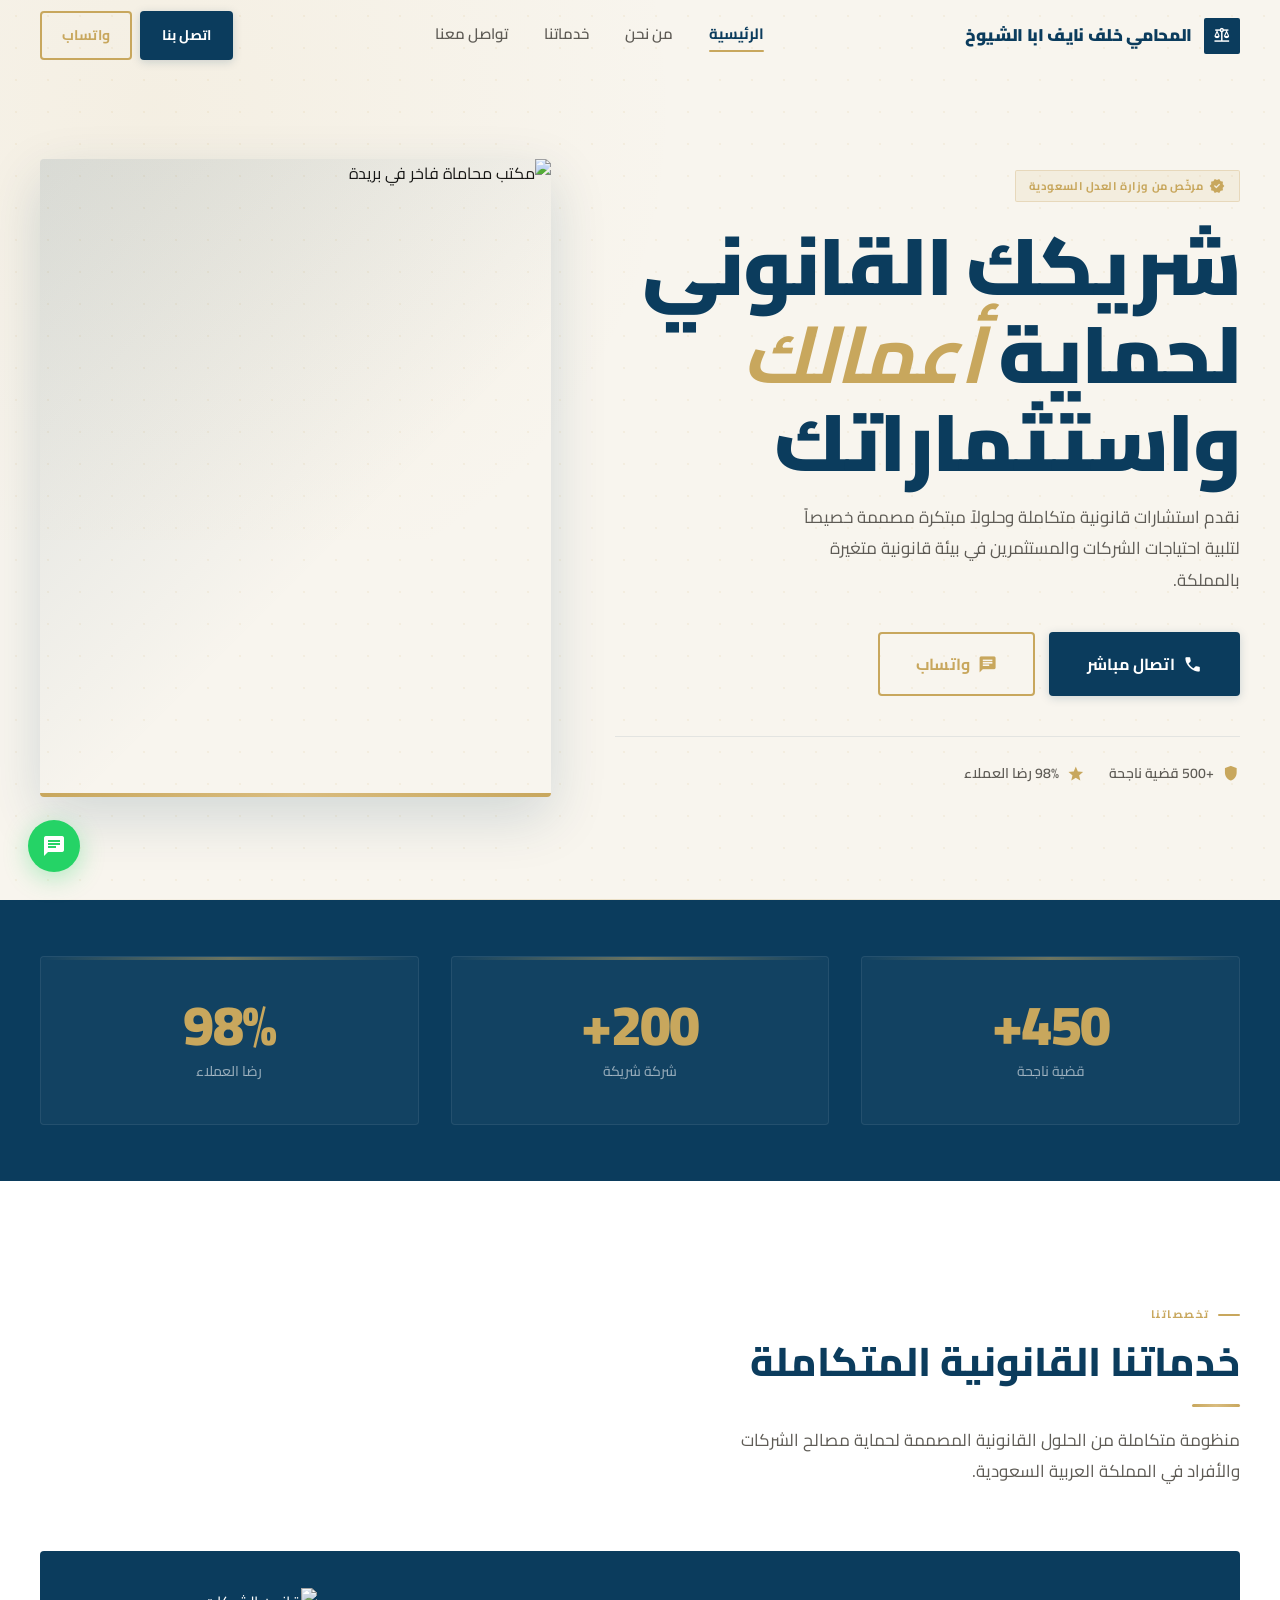
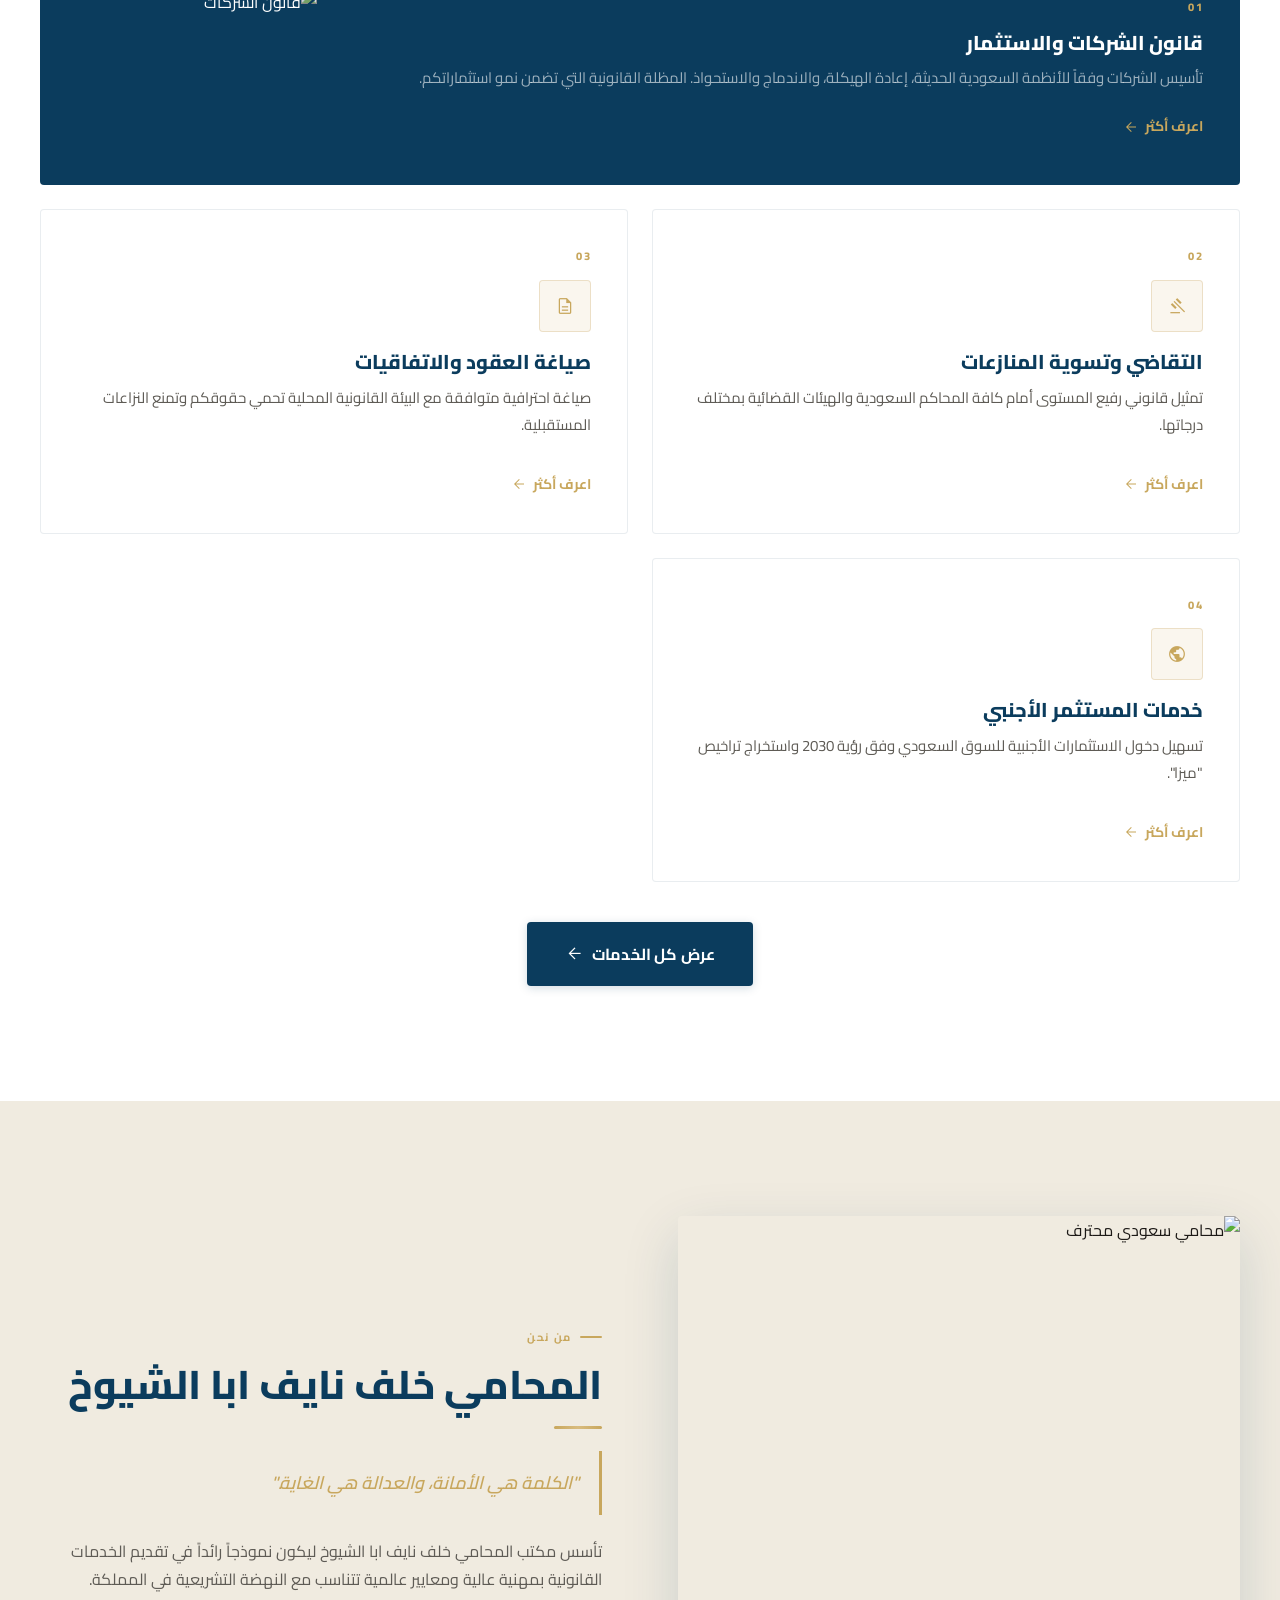
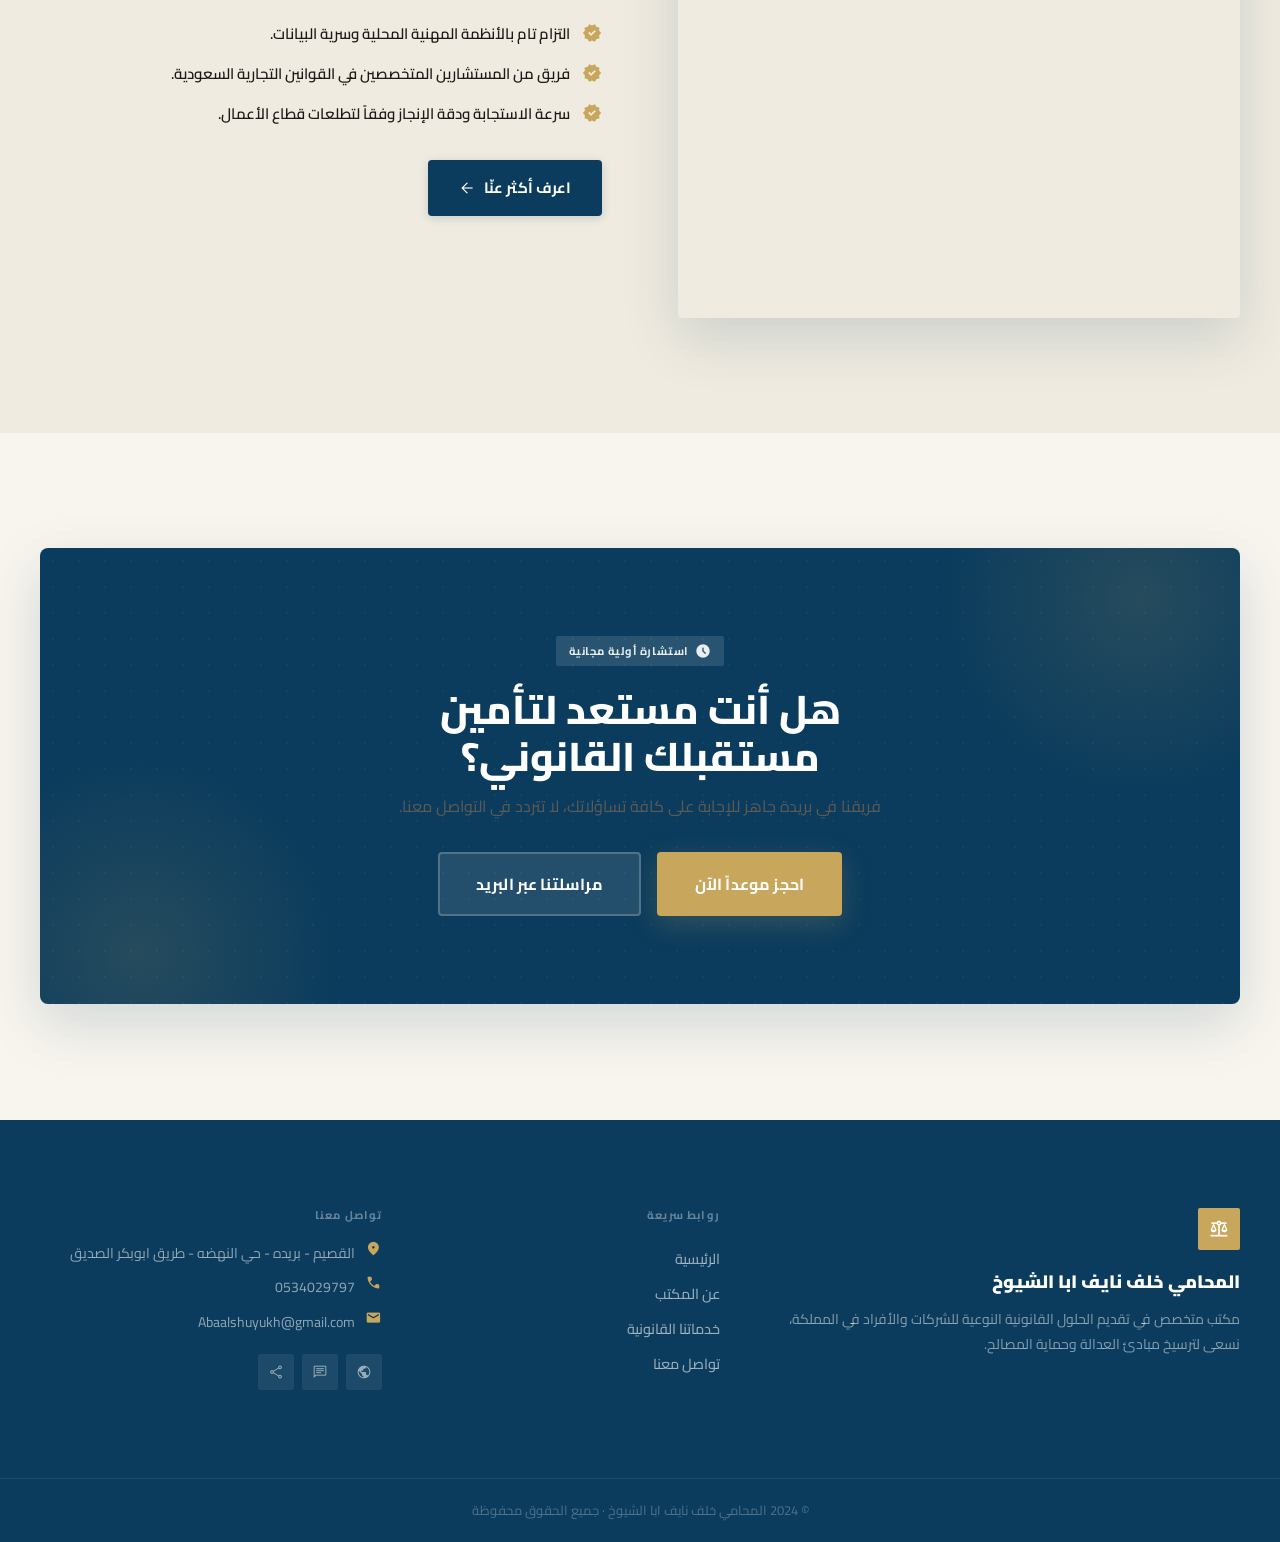
==== commit 765ff252: "ttr" ====
(no text change in the page or its own stylesheets)
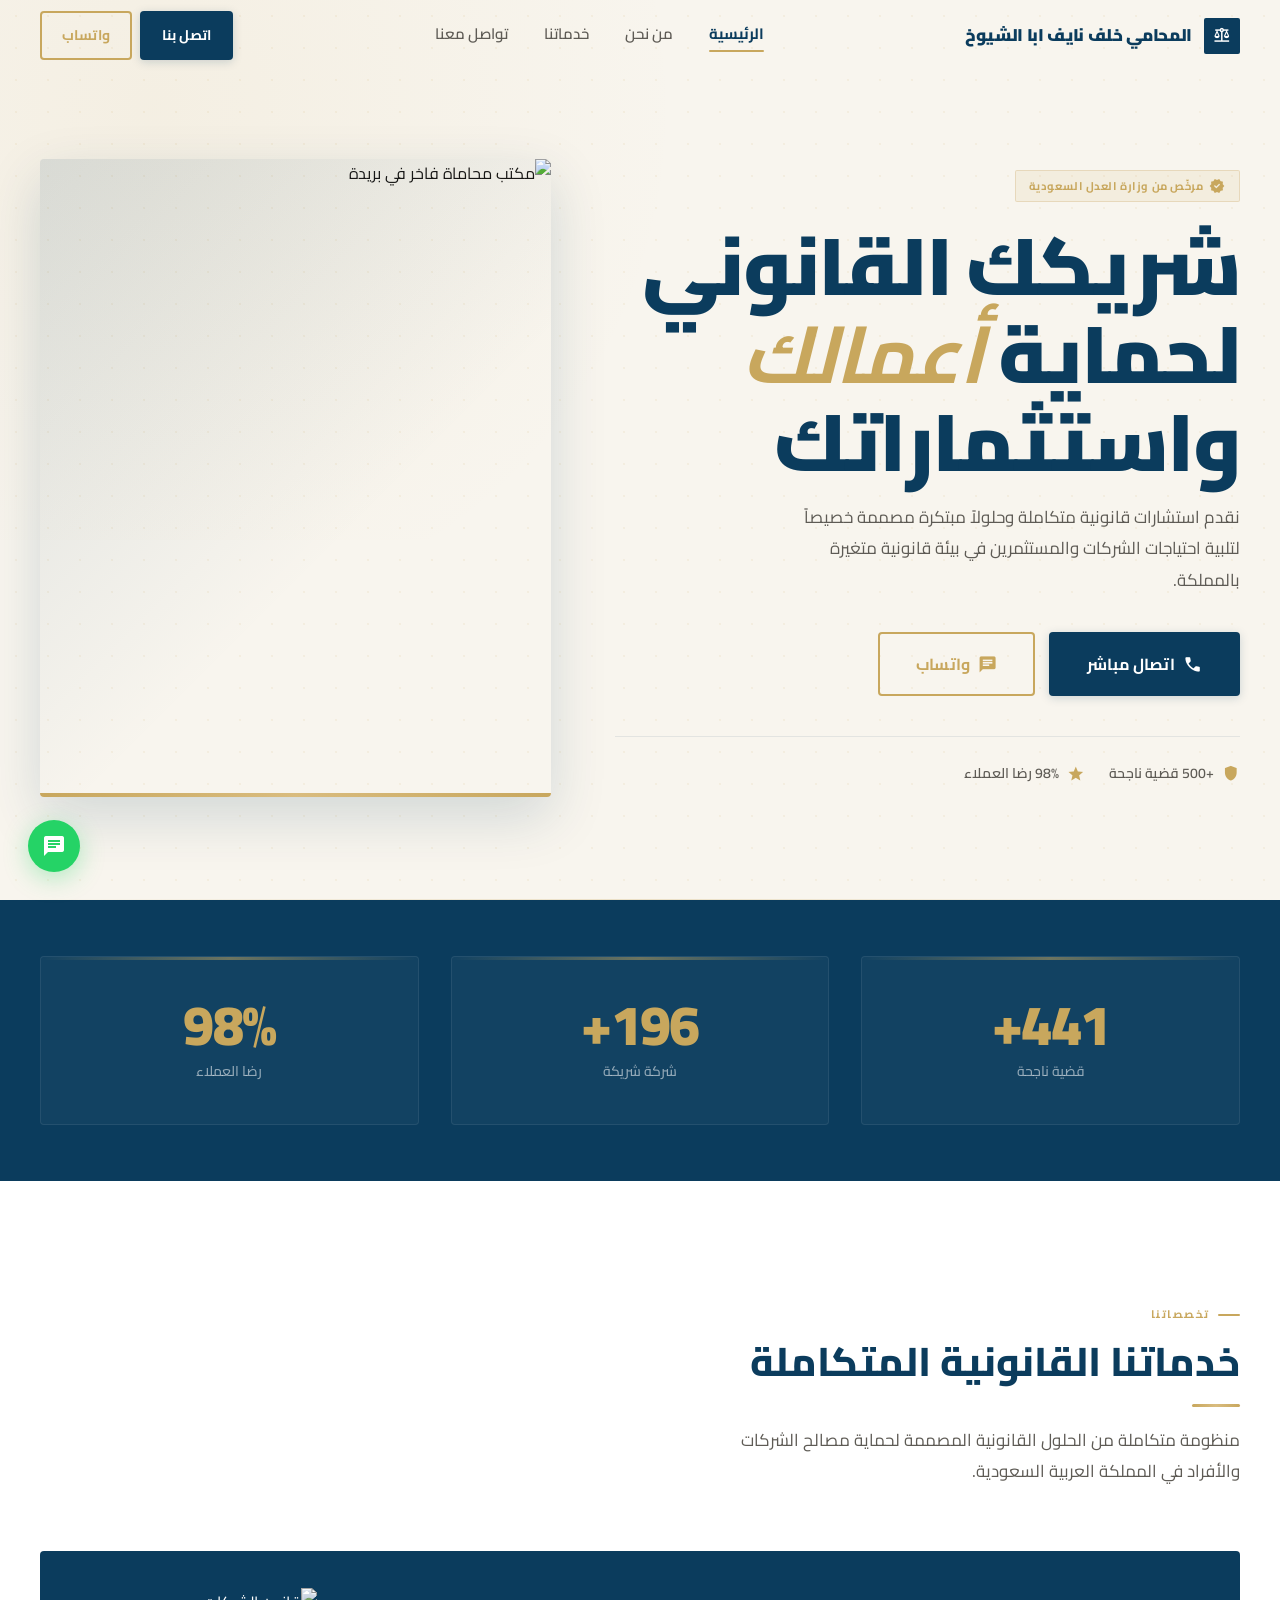
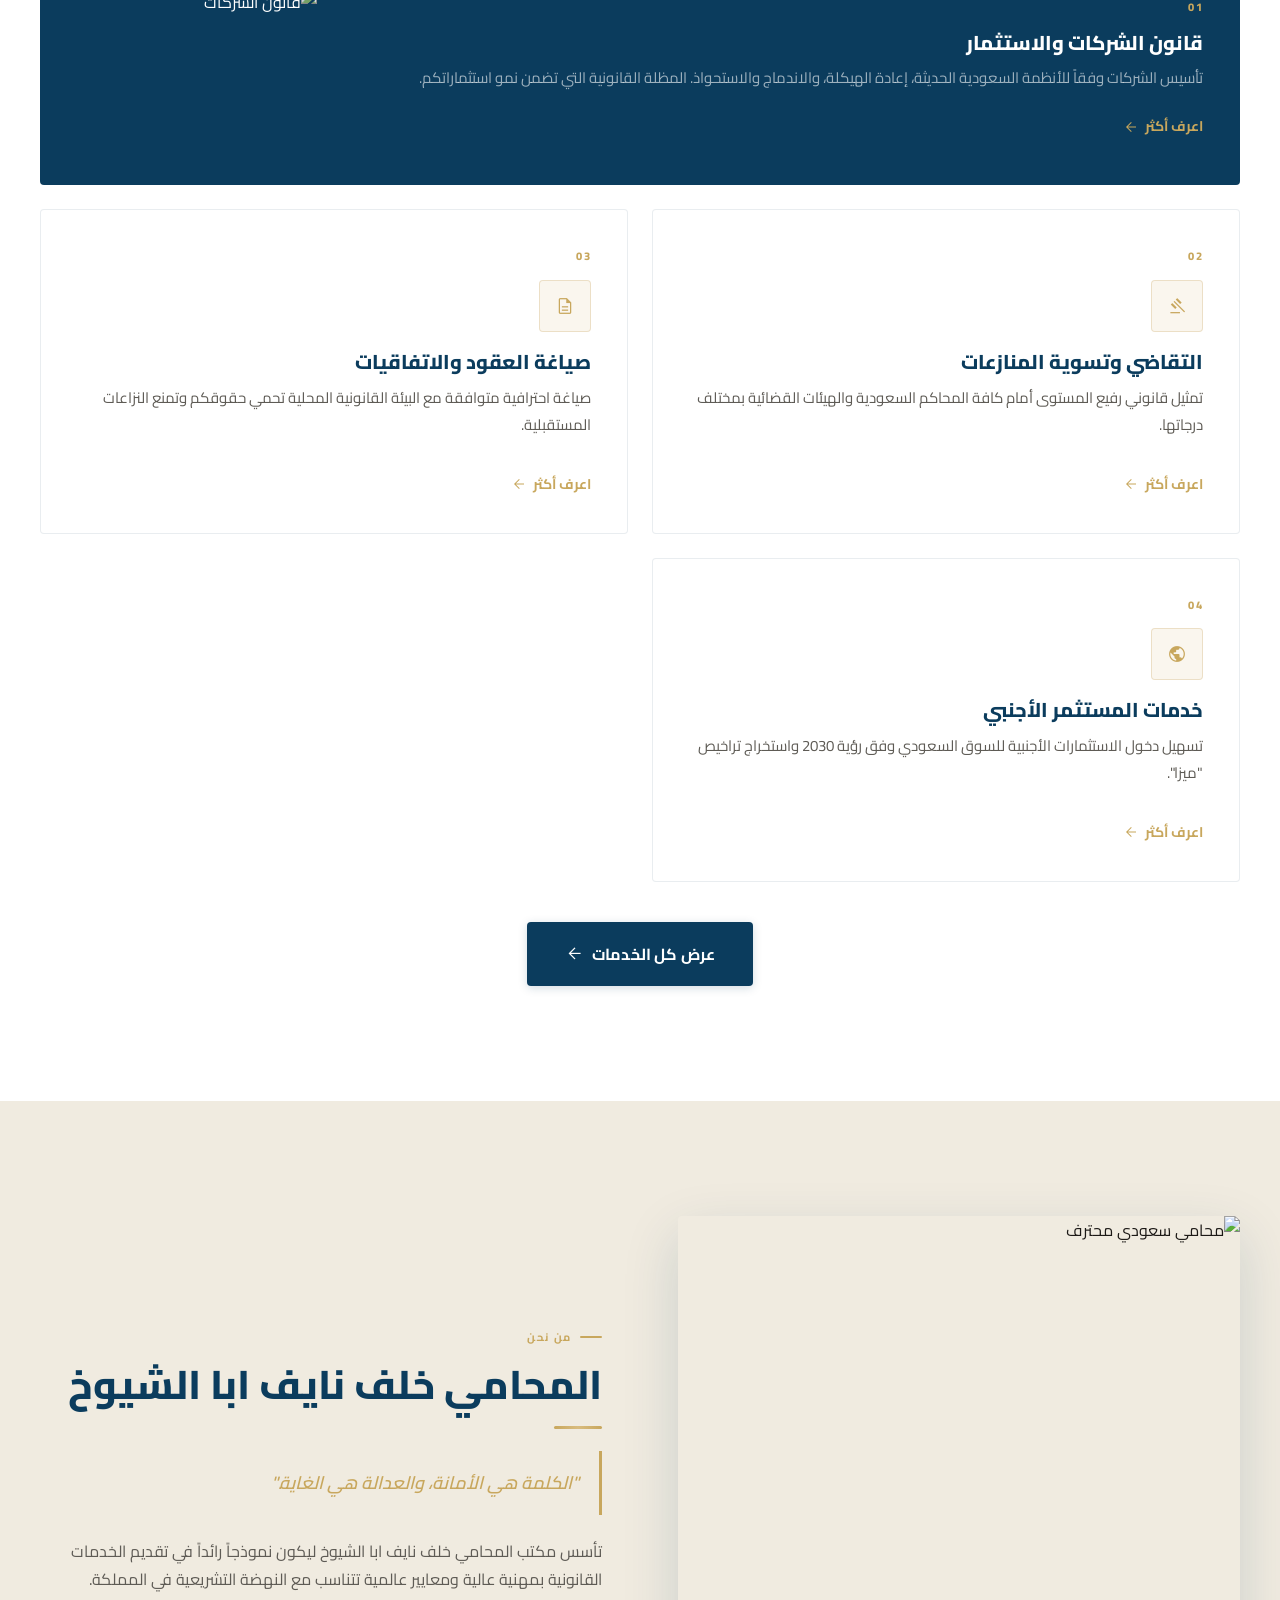
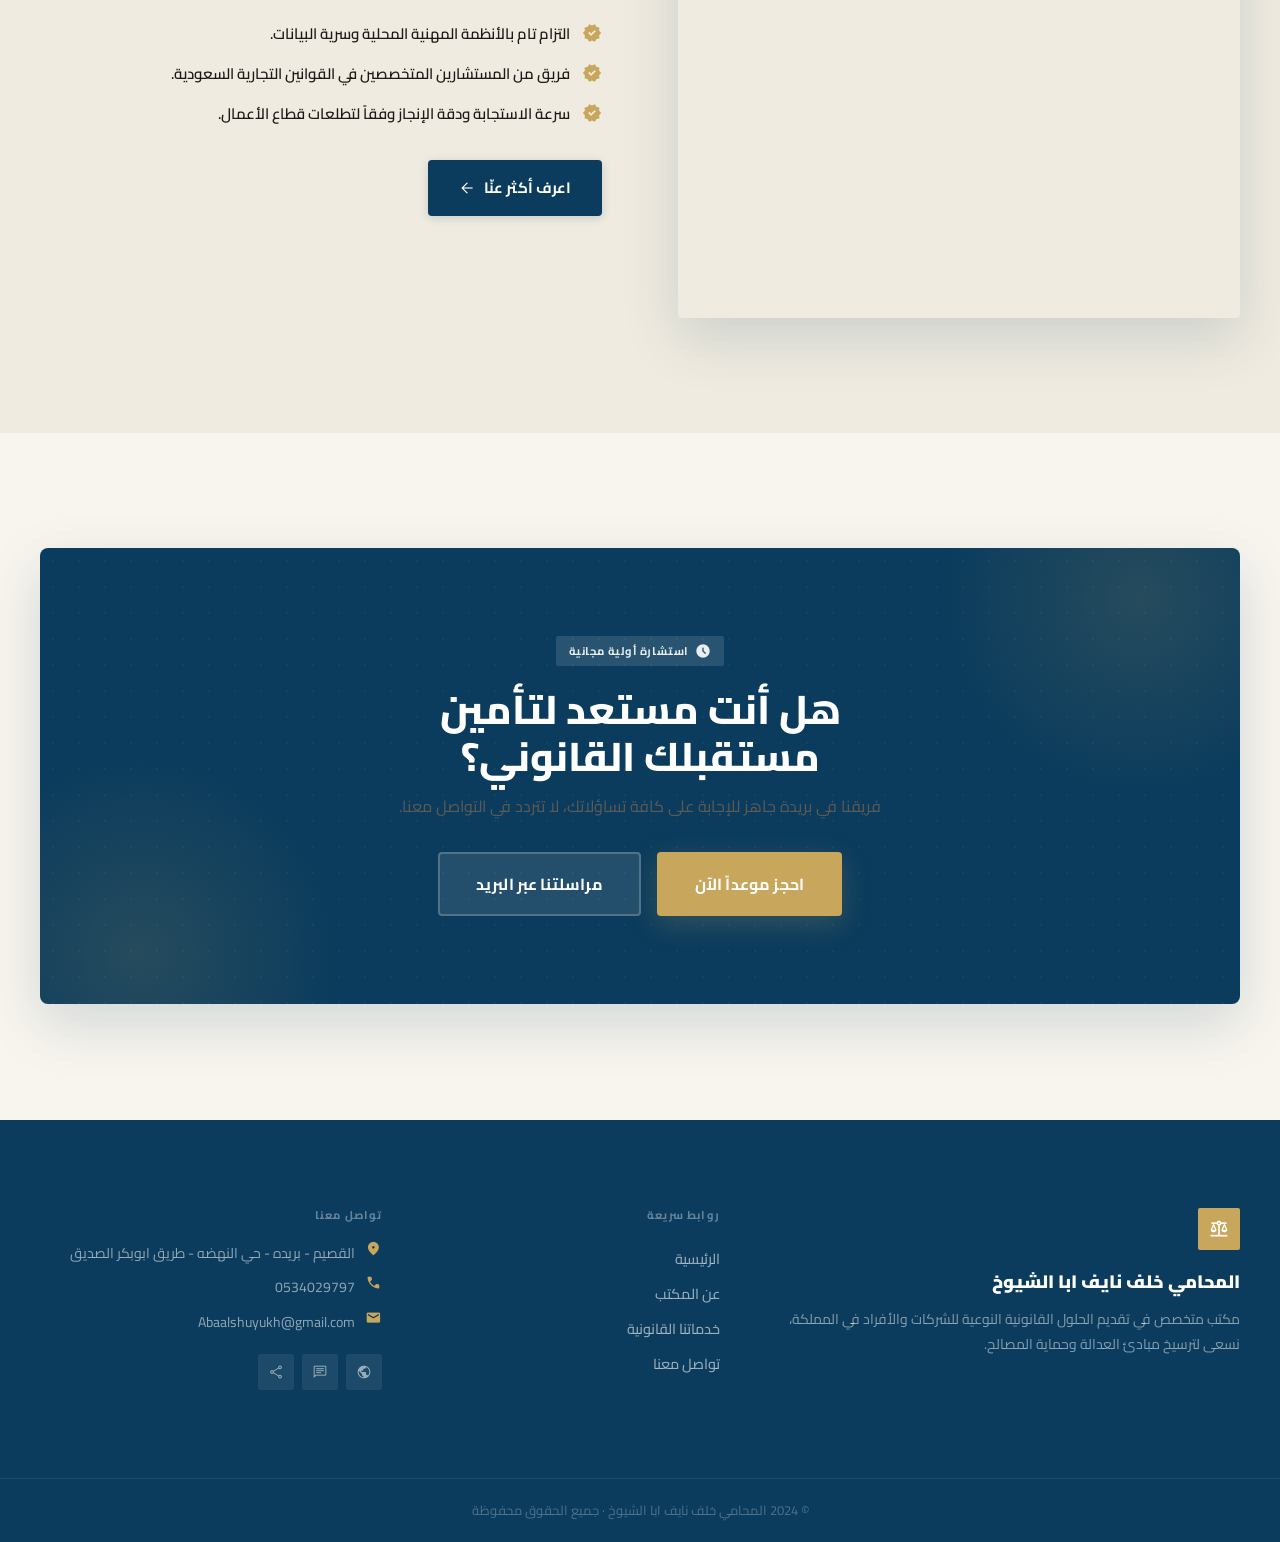
==== commit d4575d5f: "okkkkk" ====
--- a/index.html
+++ b/index.html
@@ -719,7 +719,7 @@
           <div class="hero__image-wrap reveal delay-1">
             <div class="hero__img-container">
               <img
-                src="https://lh3.googleusercontent.com/aida-public/[base64]"
+                src="hispic.png"
                 alt="مكتب محاماة فاخر في بريدة">
               <div class="hero__img-bar"></div>
             </div>
@@ -835,7 +835,7 @@
           <div class="about__img-wrap reveal">
             <div class="about__img">
               <img
-                src="https://lh3.googleusercontent.com/aida-public/[base64]"
+                src="hispic.png"
                 alt="محامي سعودي محترف">
             </div>
           </div>
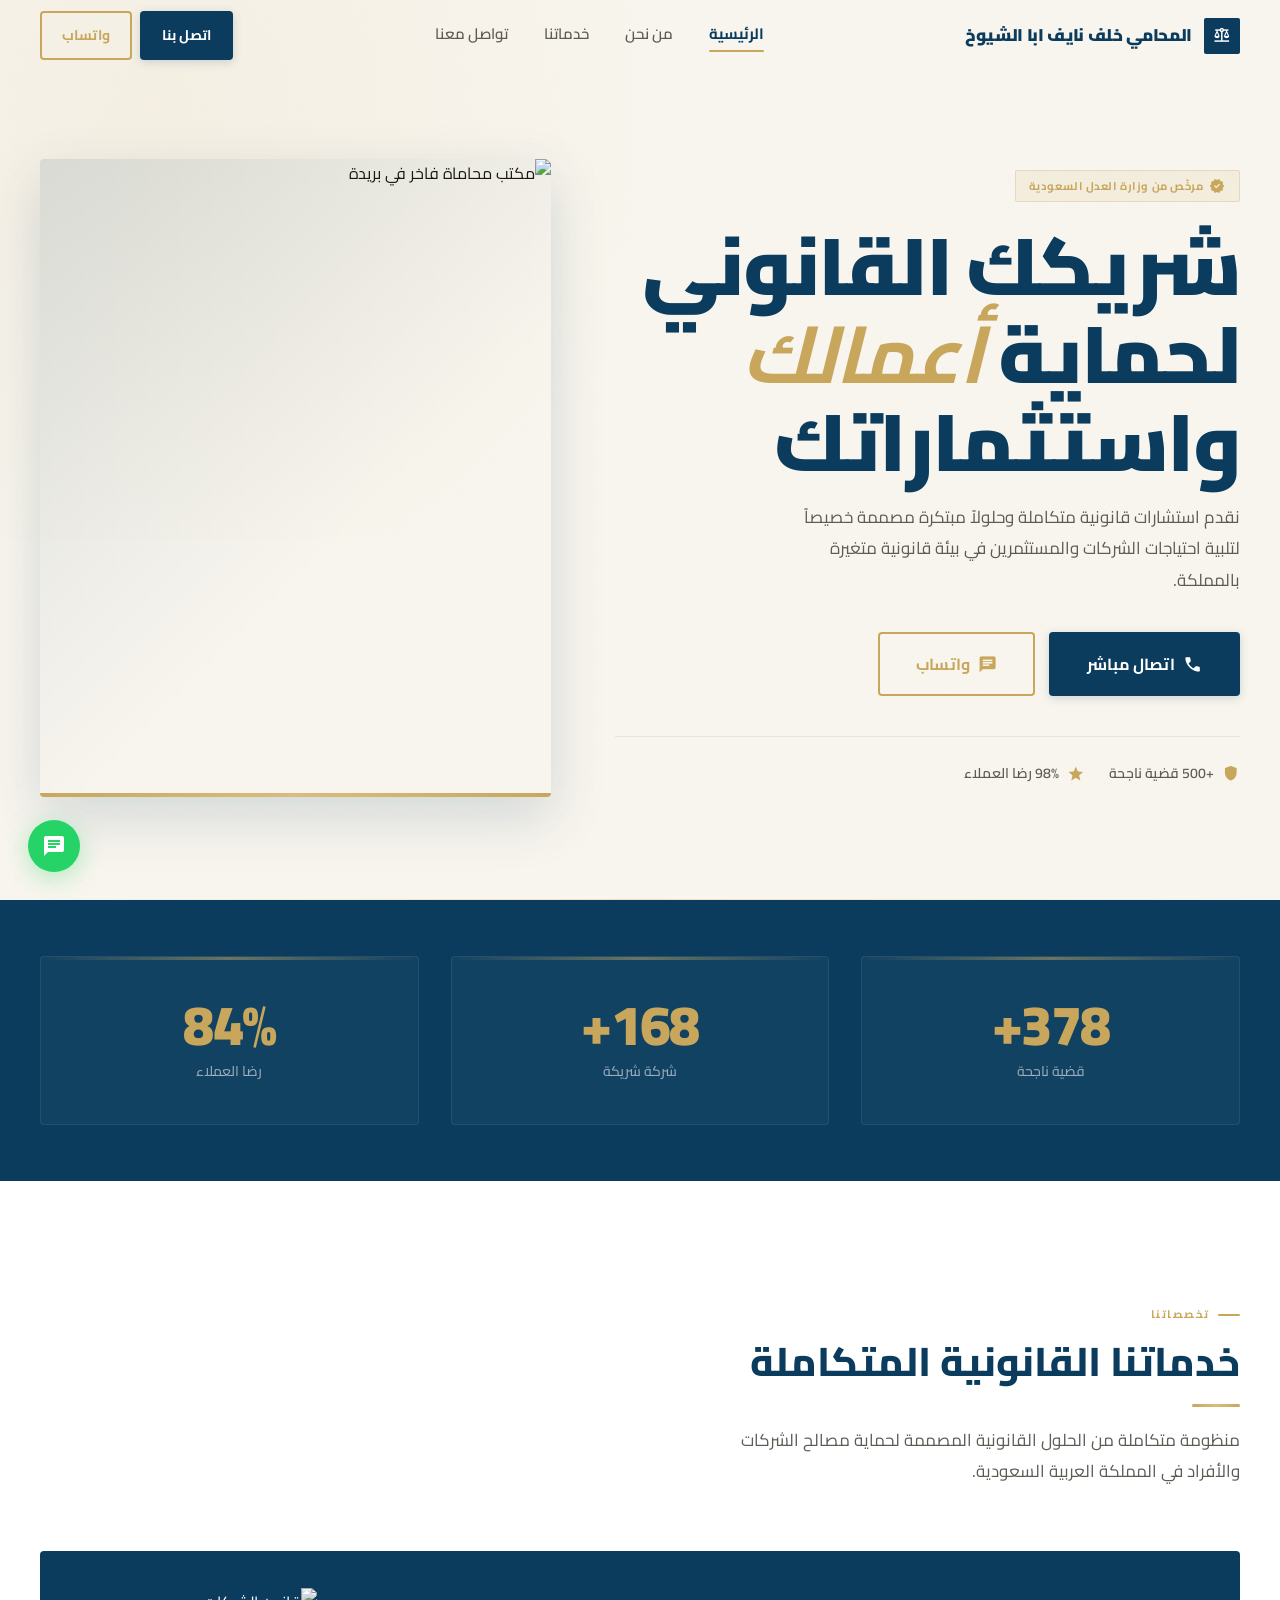
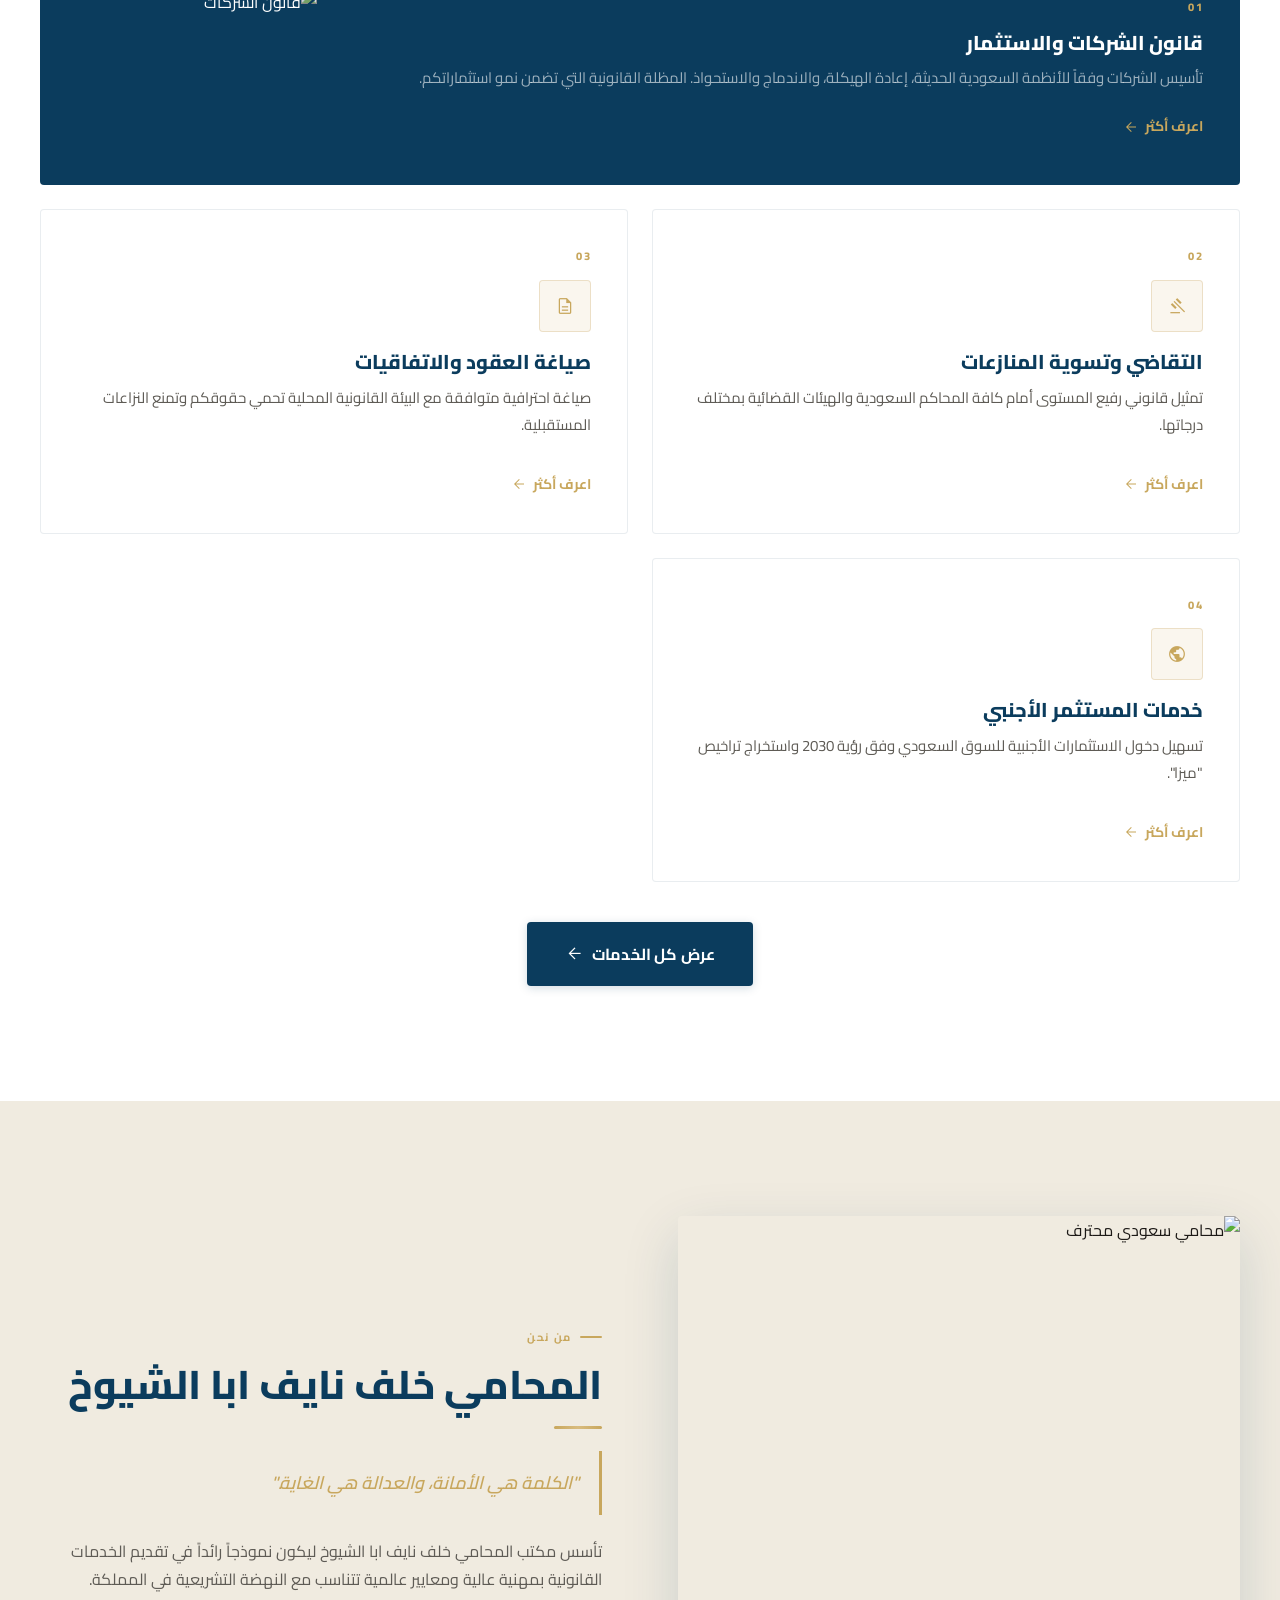
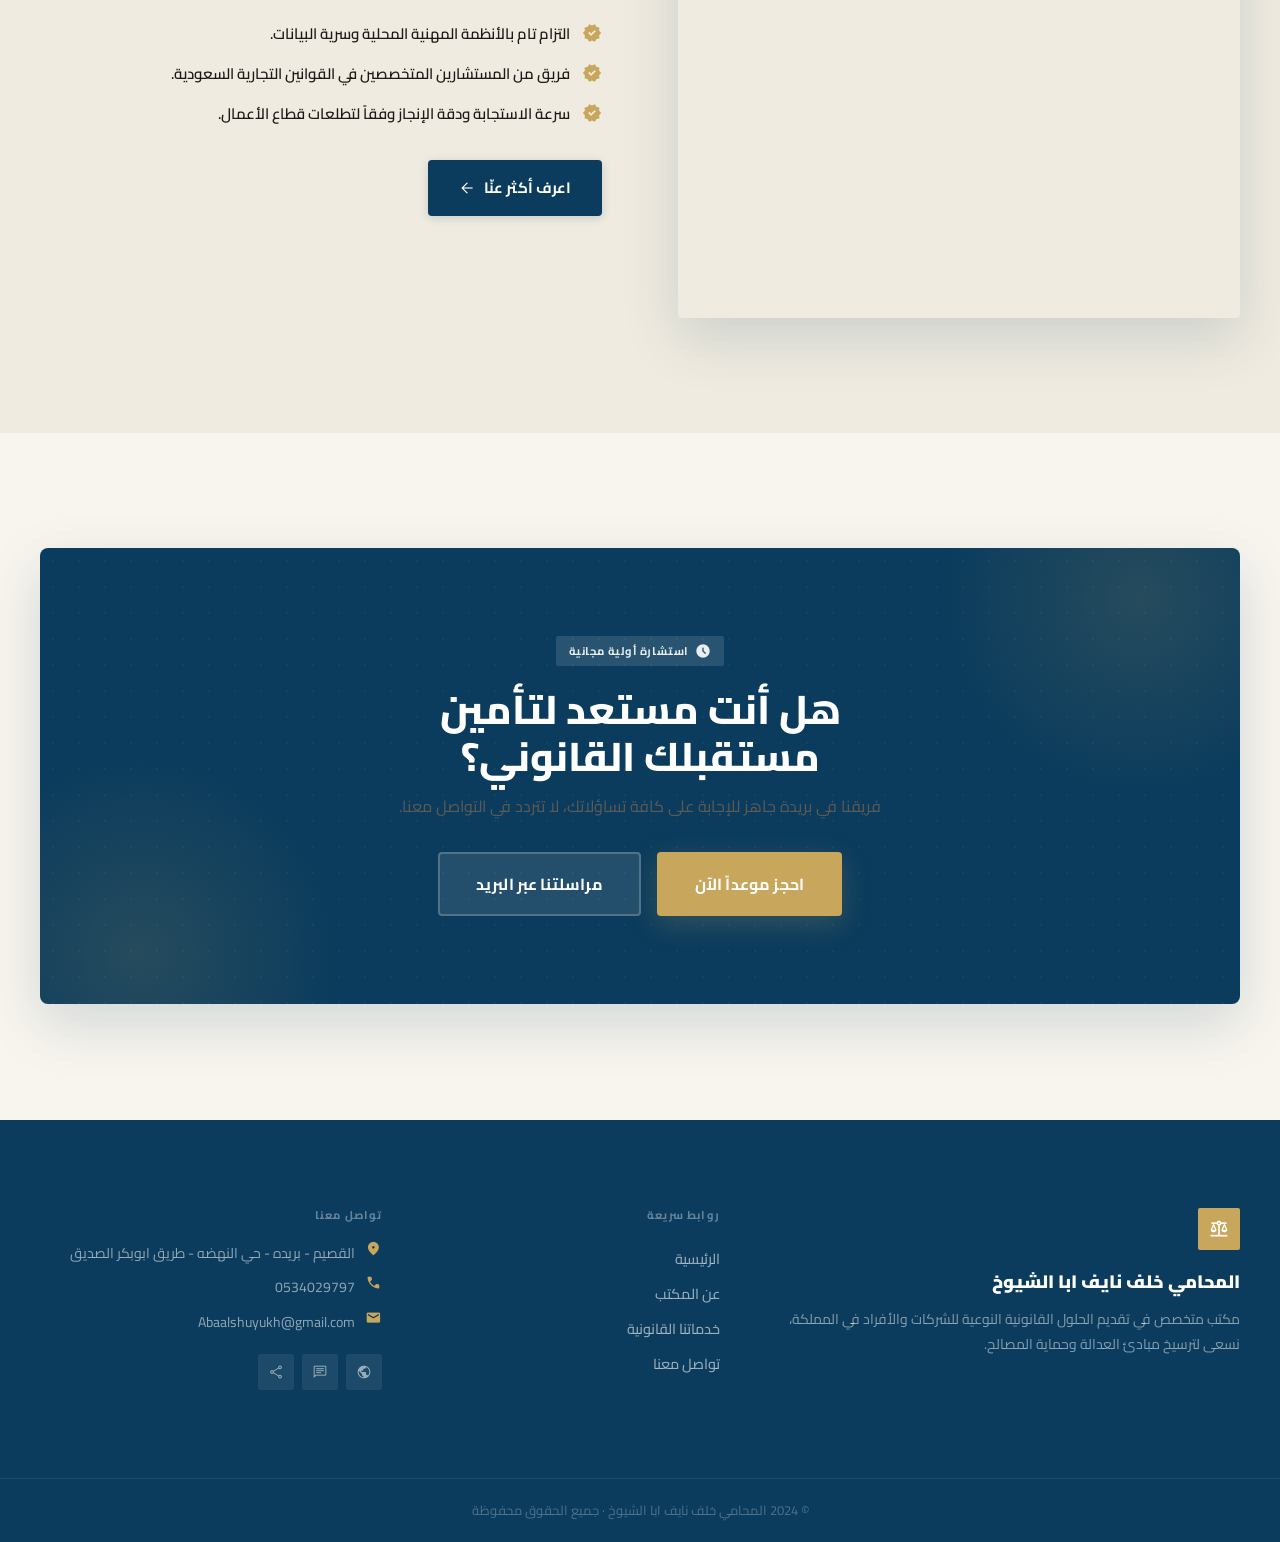
==== commit ffc58972: "jijij" ====
--- a/index.html
+++ b/index.html
@@ -719,7 +719,7 @@
           <div class="hero__image-wrap reveal delay-1">
             <div class="hero__img-container">
               <img
-                src="hispic.png"
+                src="https://lh3.googleusercontent.com/aida-public/[base64]"
                 alt="مكتب محاماة فاخر في بريدة">
               <div class="hero__img-bar"></div>
             </div>
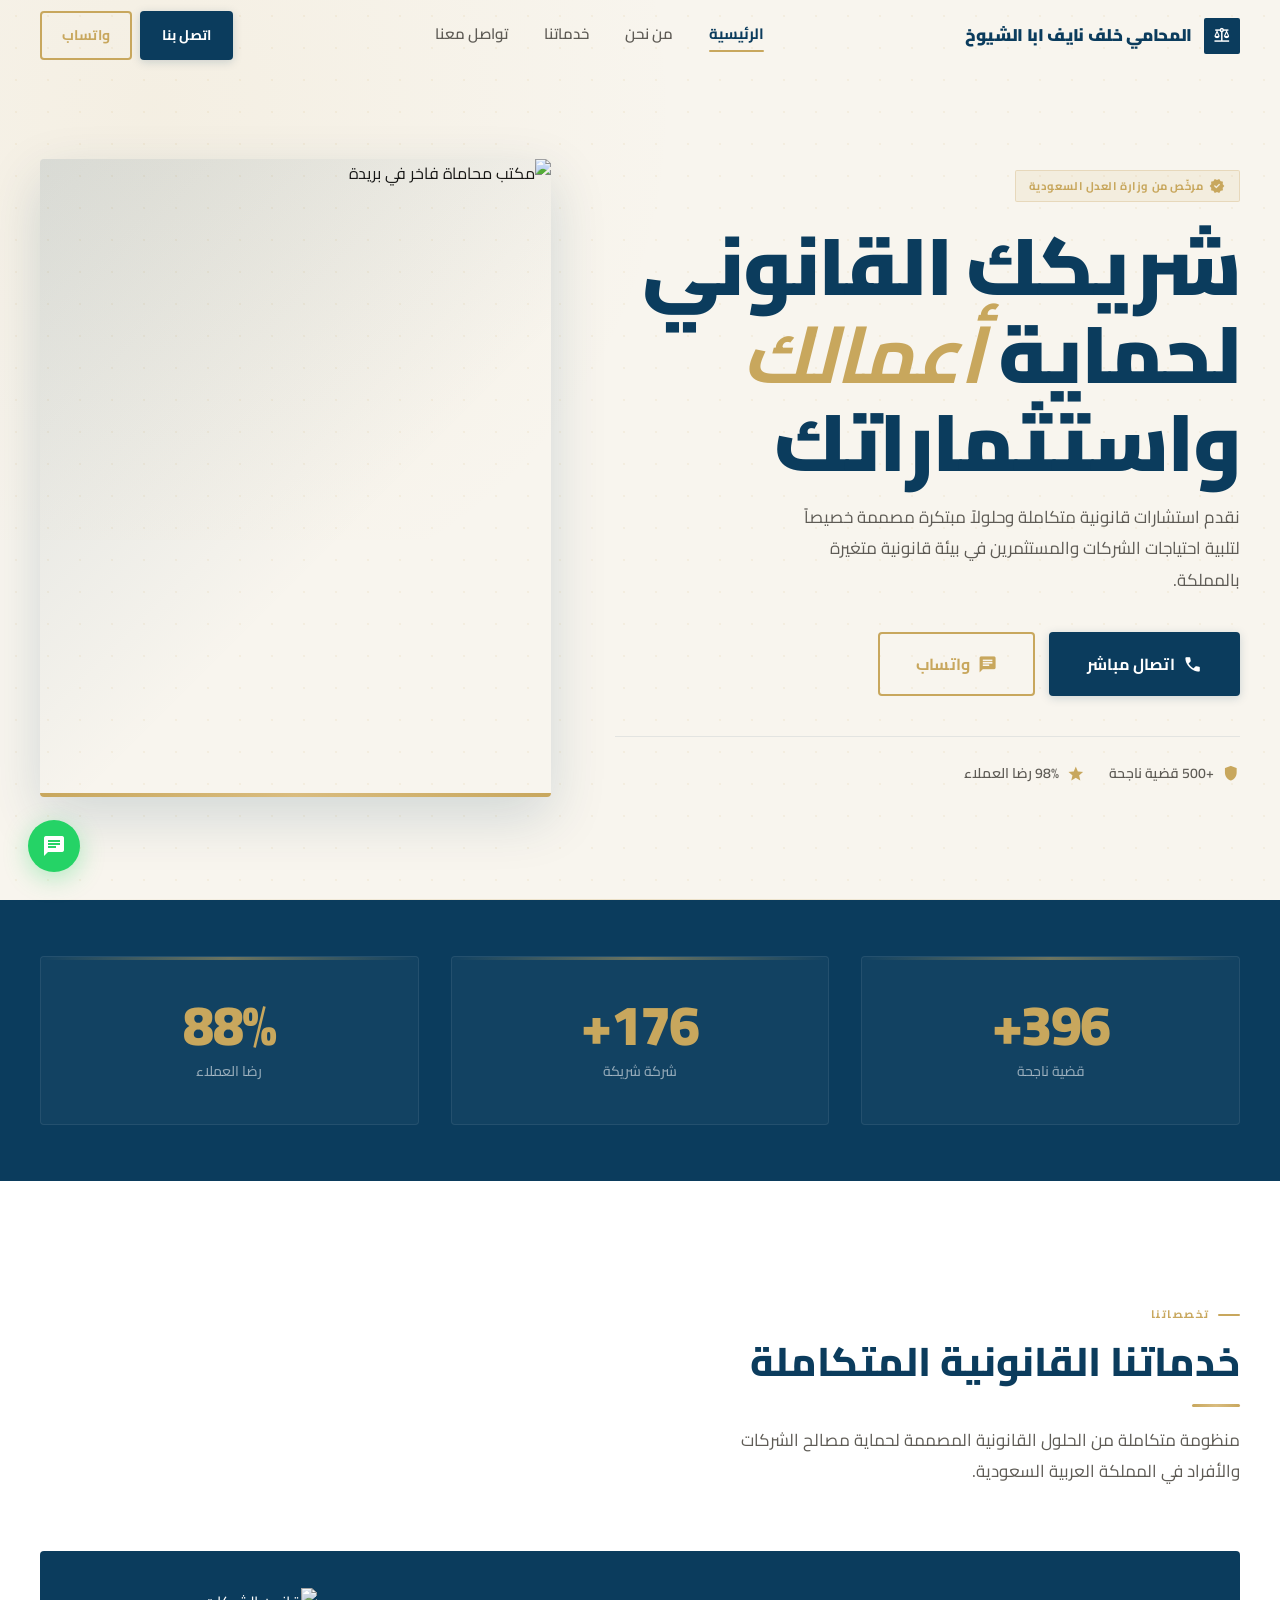
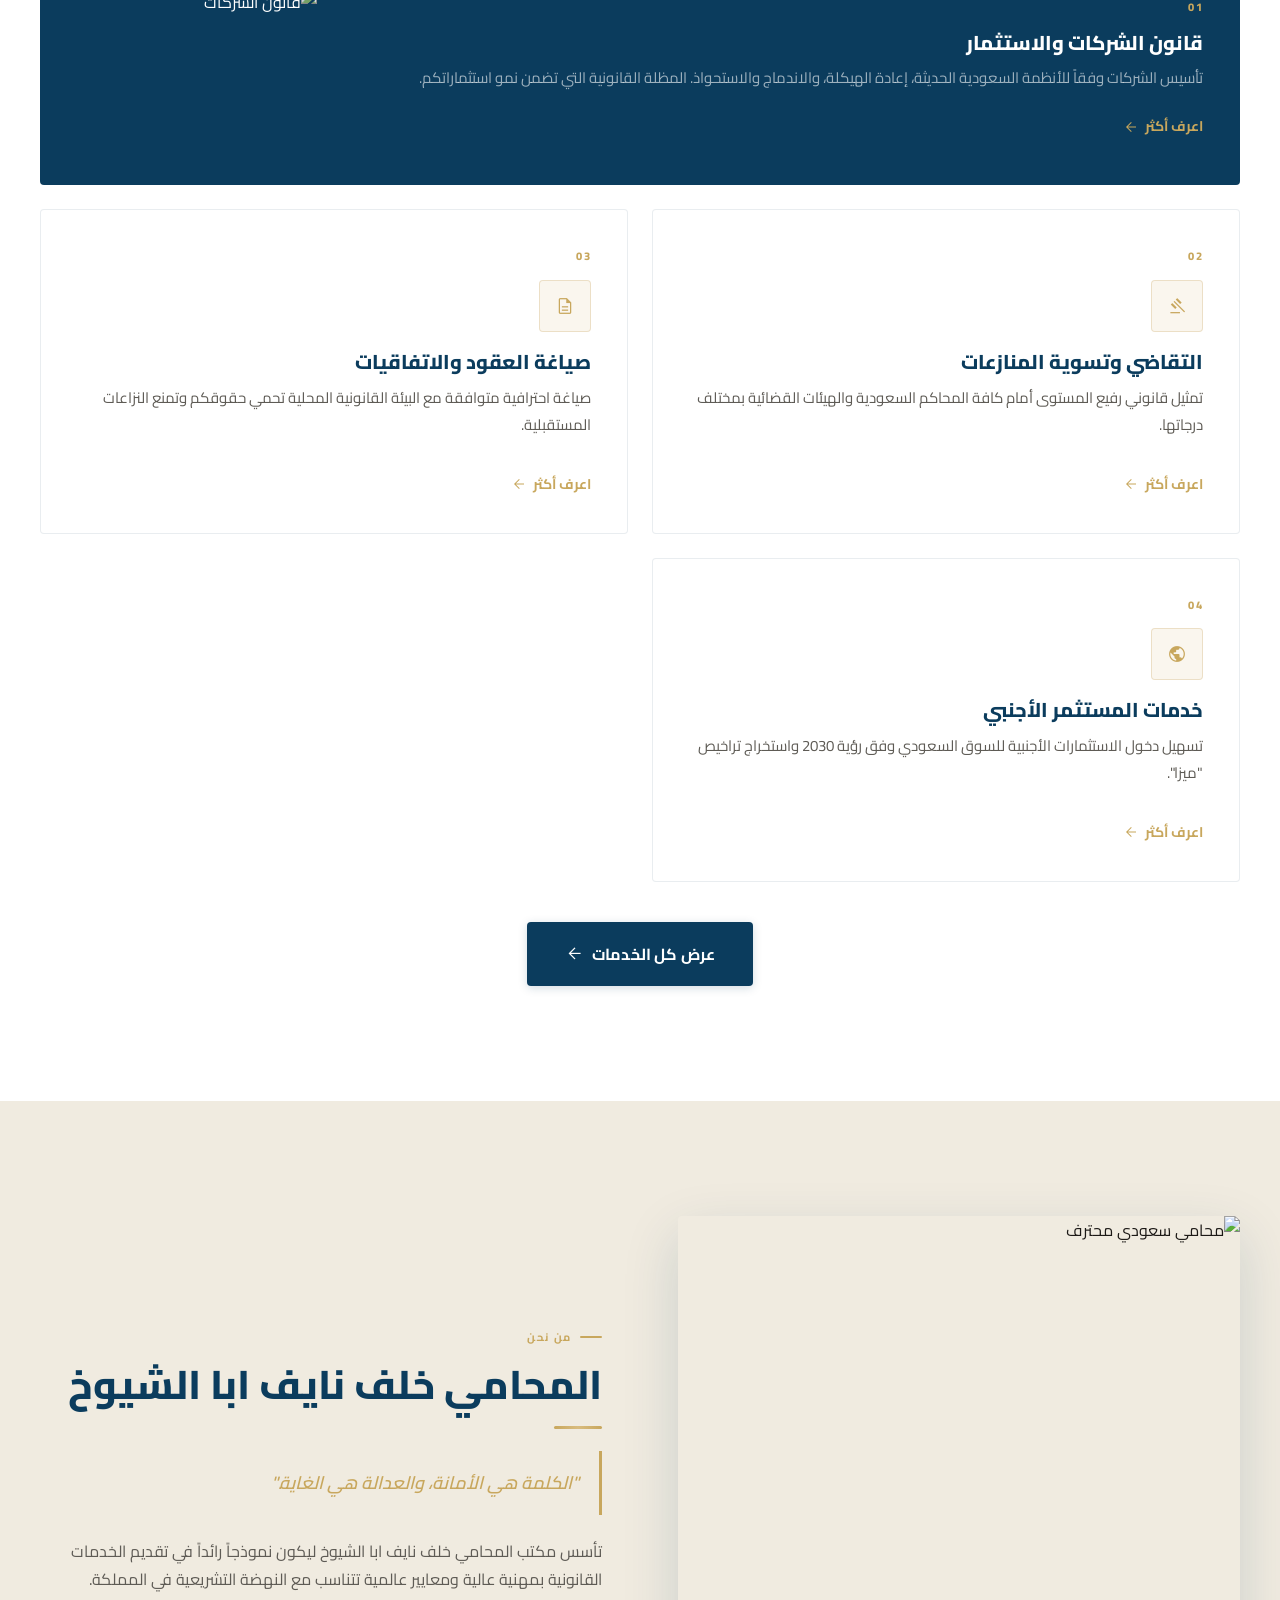
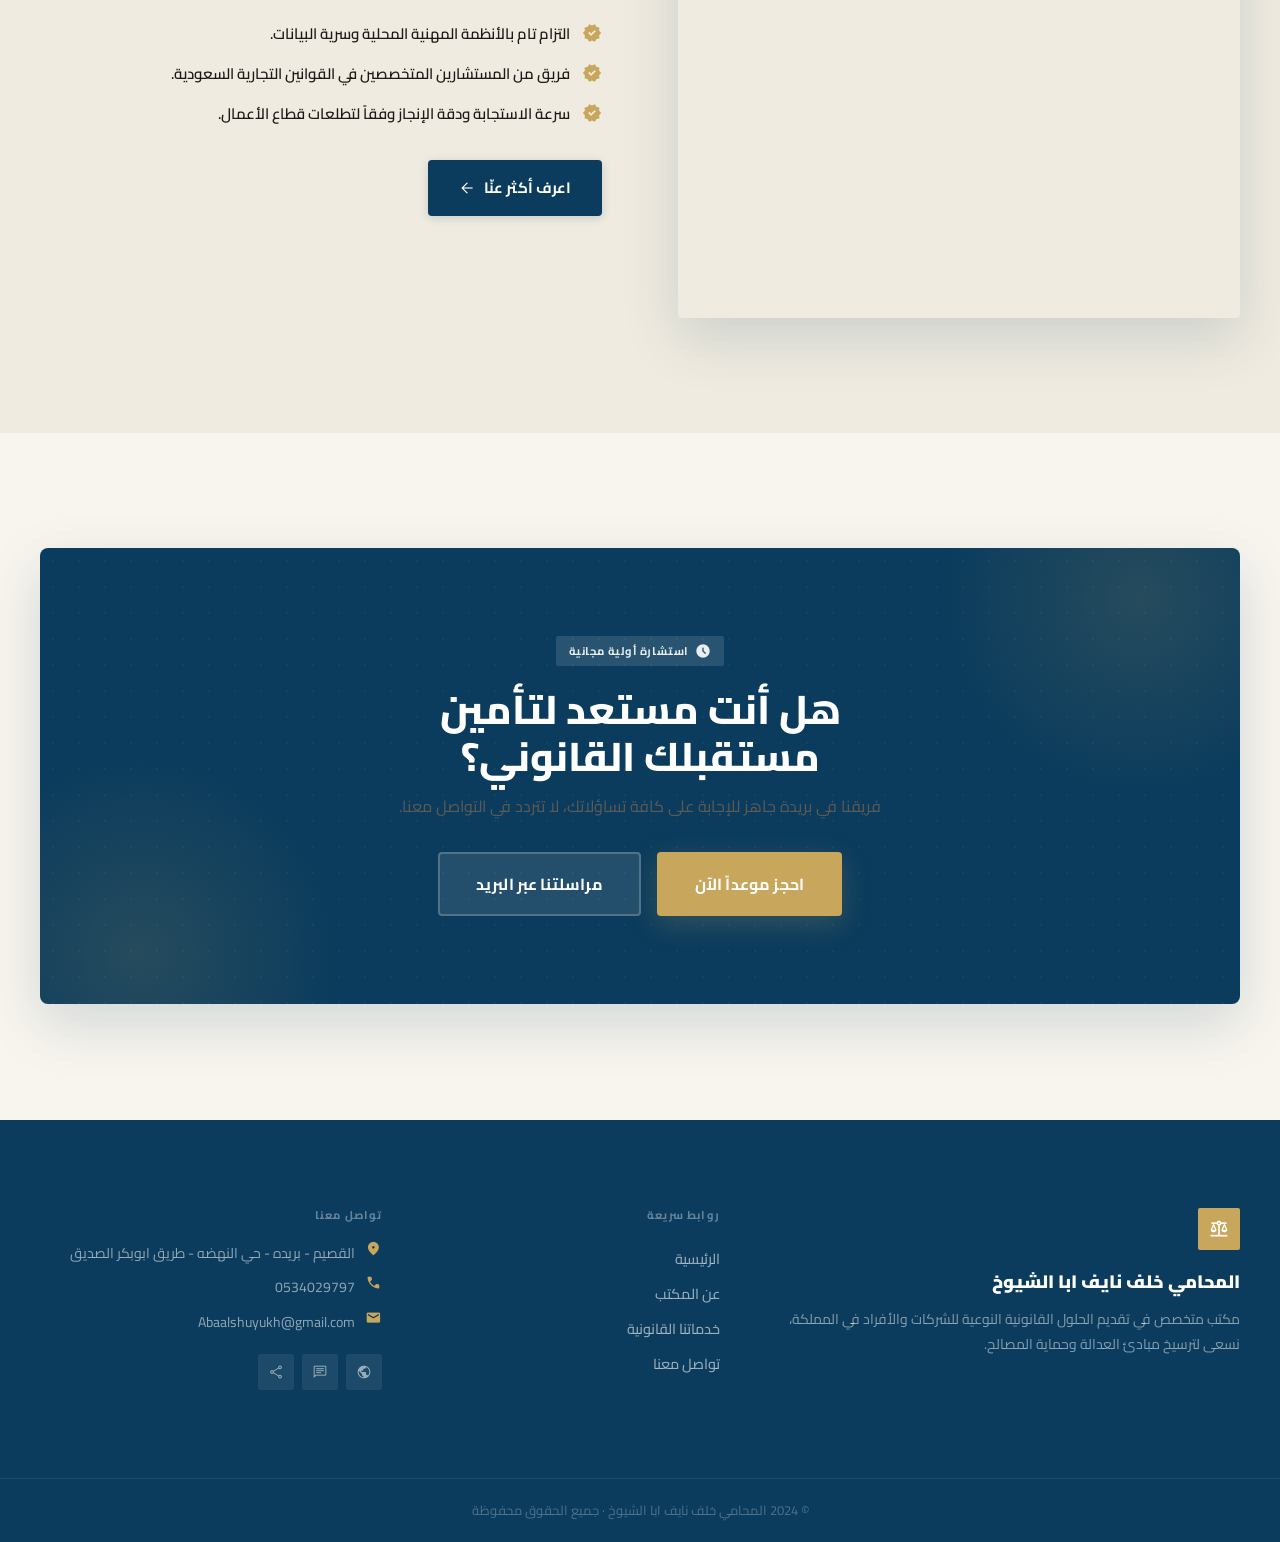
==== commit b382ed6e: "laaasssaaaeeer" ====
--- a/index.html
+++ b/index.html
@@ -835,7 +835,7 @@
           <div class="about__img-wrap reveal">
             <div class="about__img">
               <img
-                src="hispic.png"
+                src="hhispic.png"
                 alt="محامي سعودي محترف">
             </div>
           </div>
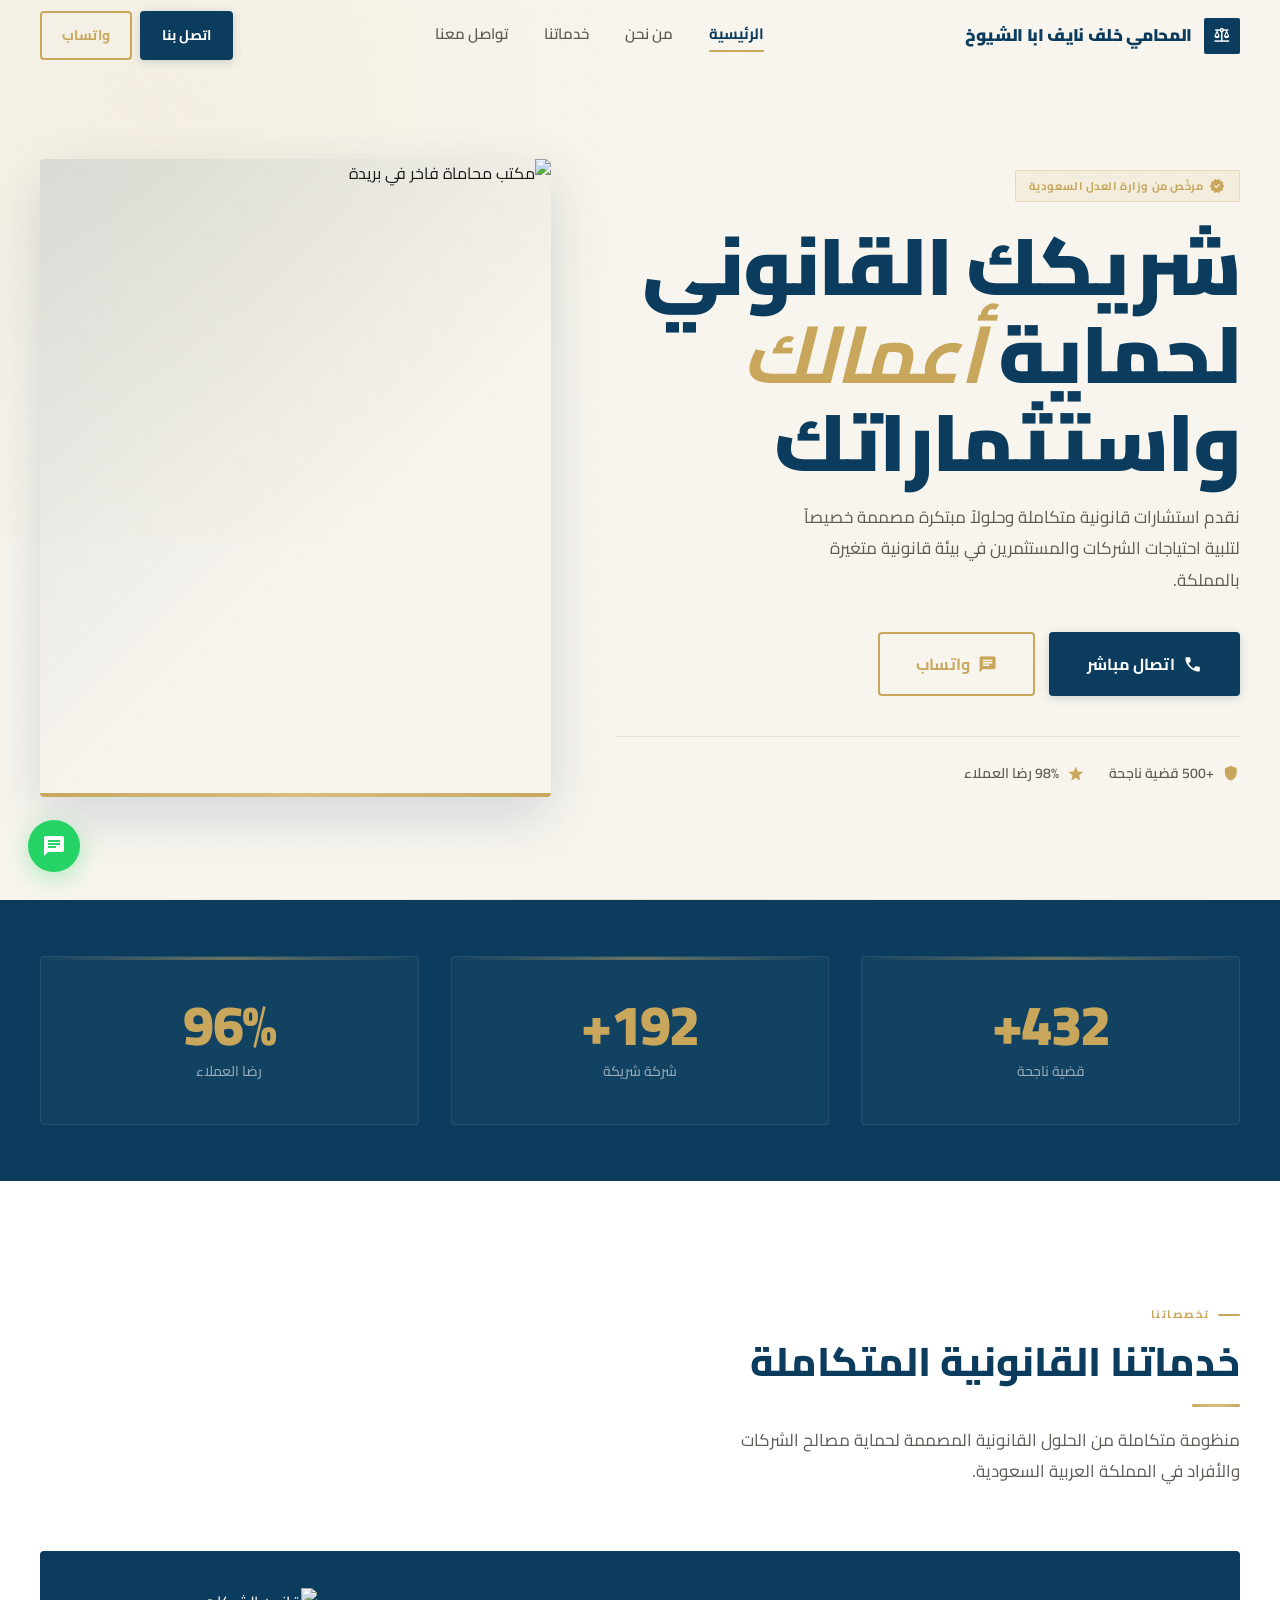
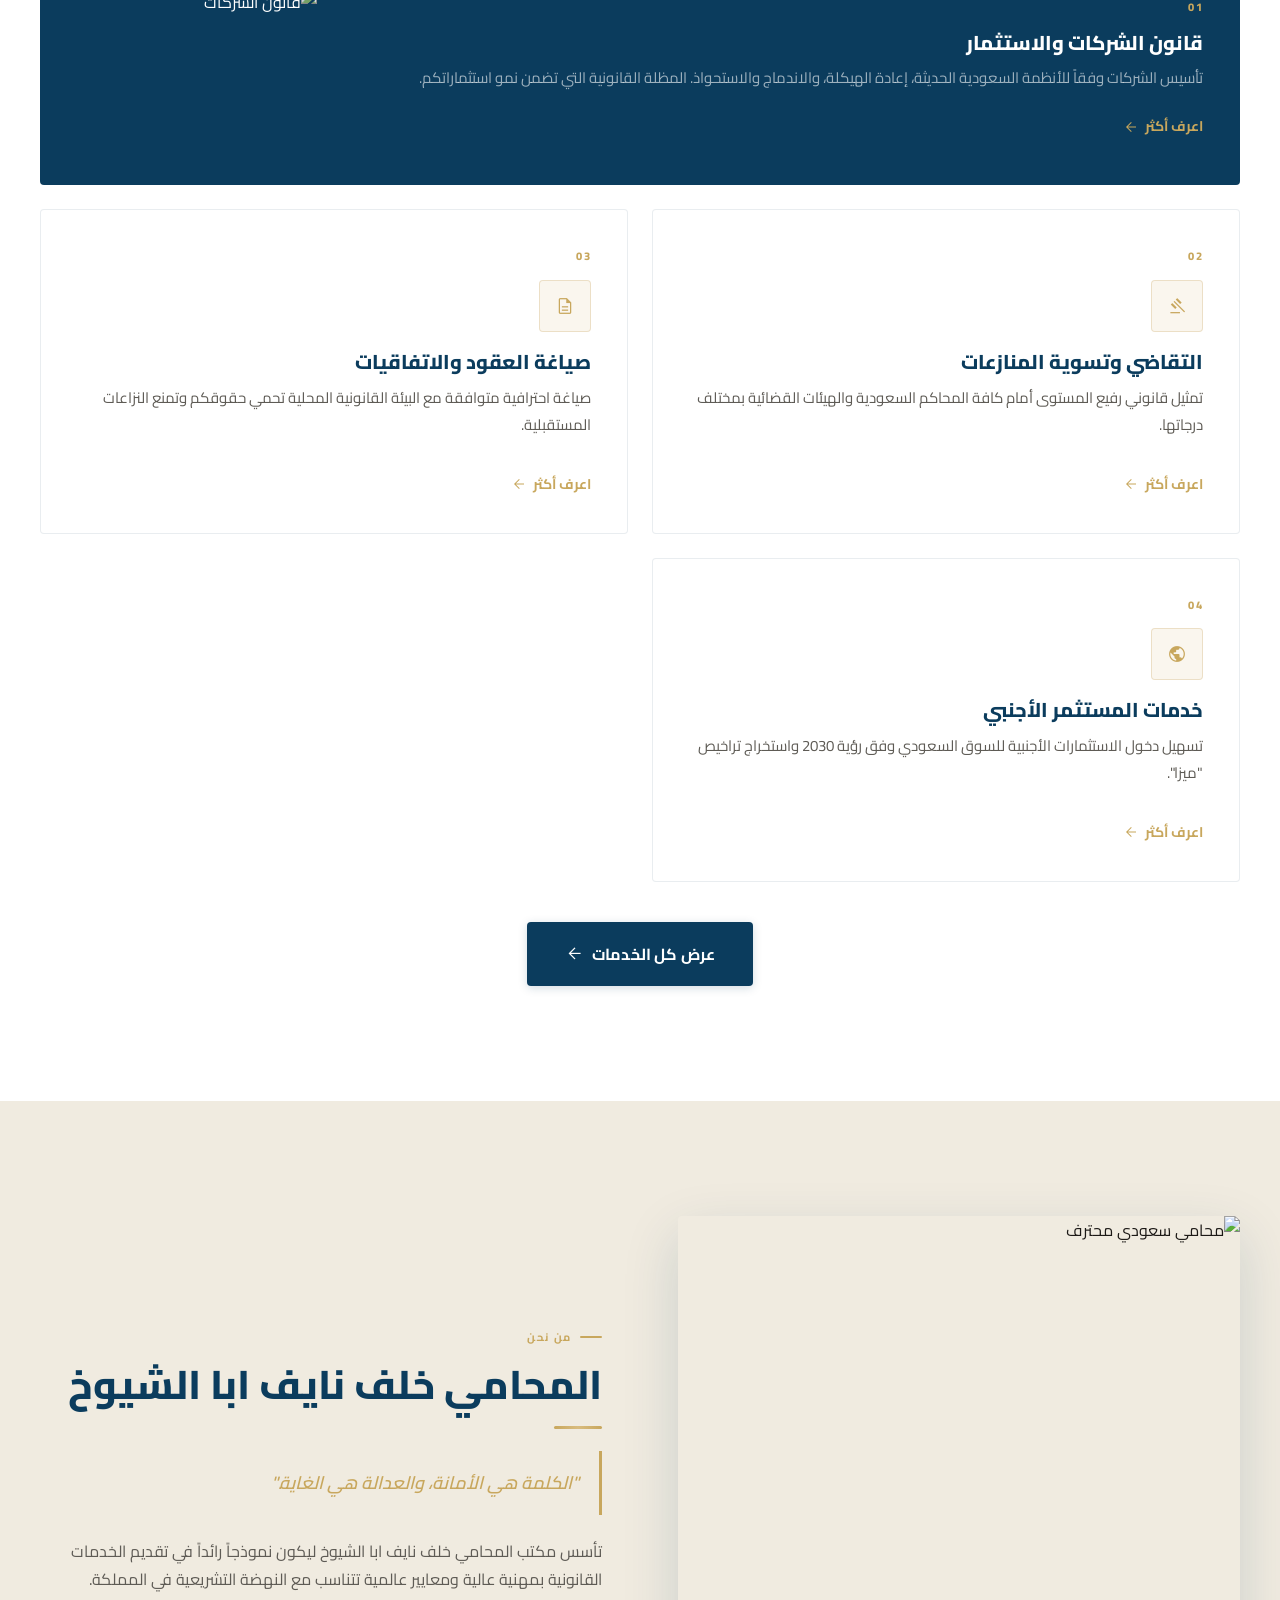
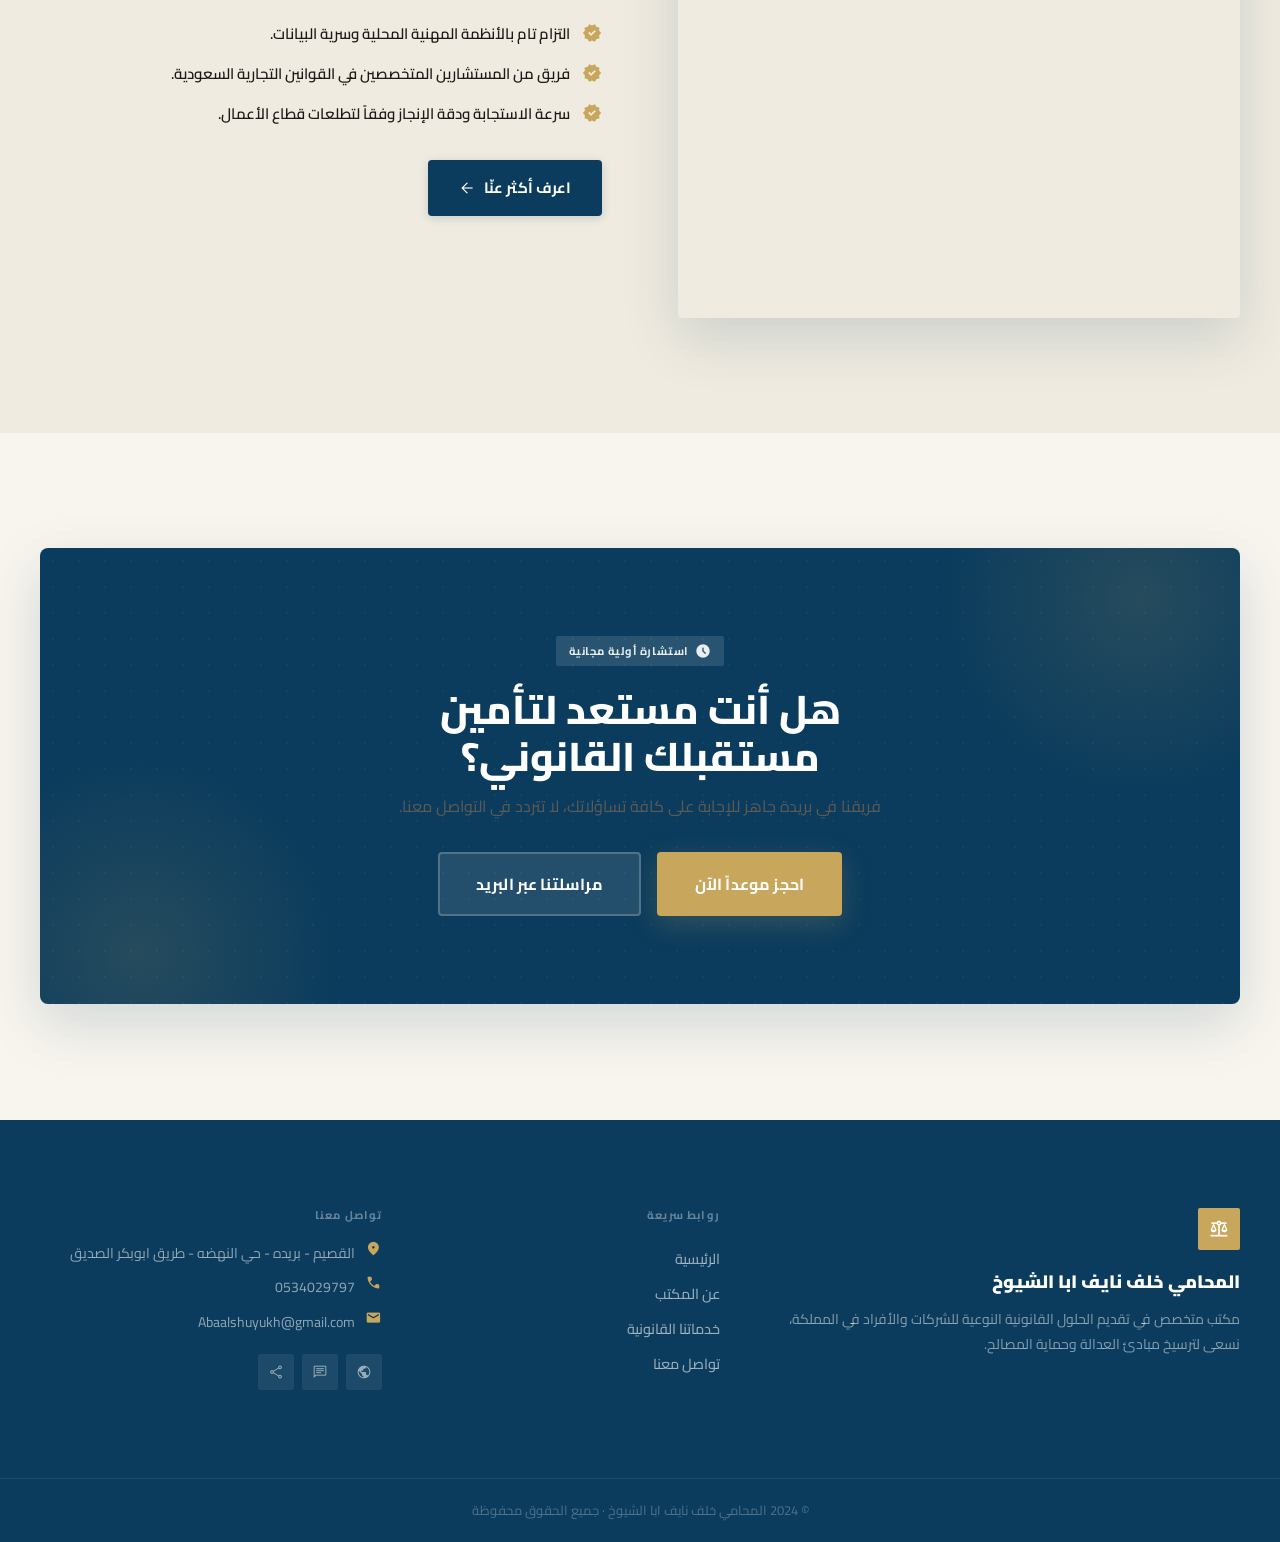
==== commit afc51127: "llalal" ====
--- a/index.html
+++ b/index.html
@@ -6,7 +6,7 @@
   <meta name="viewport" content="width=device-width, initial-scale=1.0">
   <title>المحامي خلف نايف ابا الشيوخ | الرئيسية</title>
   <meta name="description"
-    content="مكتب المحامي خلف نايف ابا الشيوخ — شريكك القانوني الموثوق للشركات والمستثمرين في المملكة العربية السعودية منذ 2010.">
+    content="مكتب المحامي خلف نايف ابا الشيوخ — شريكك القانوني الموثوق للشركات والمستثمرين في المملكة العربية السعودية منذ 2020.">
   <link rel="preconnect" href="https://fonts.googleapis.com">
   <link
     href="https://fonts.googleapis.com/css2?family=Cairo:wght@300;400;500;600;700;800;900&family=Material+Symbols+Outlined:opsz,wght,FILL,GRAD@24,300,0,0&display=swap"
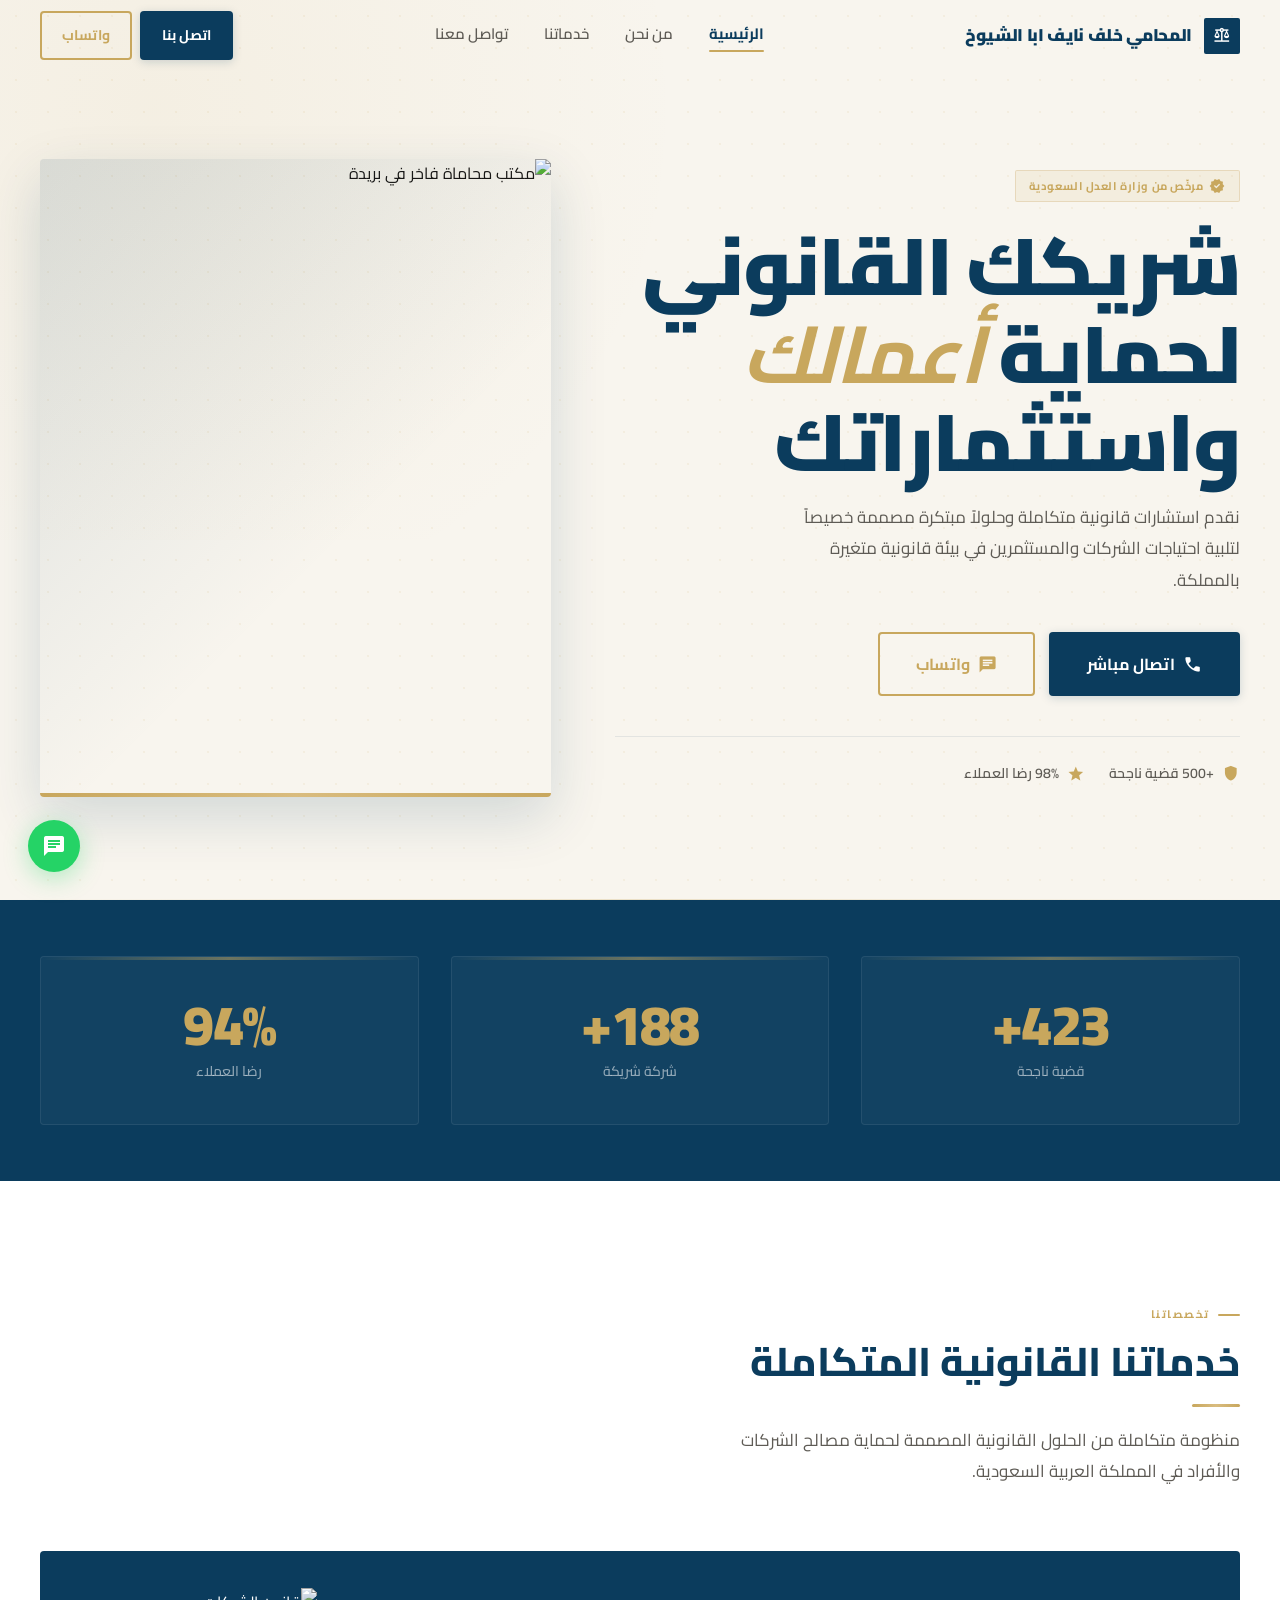
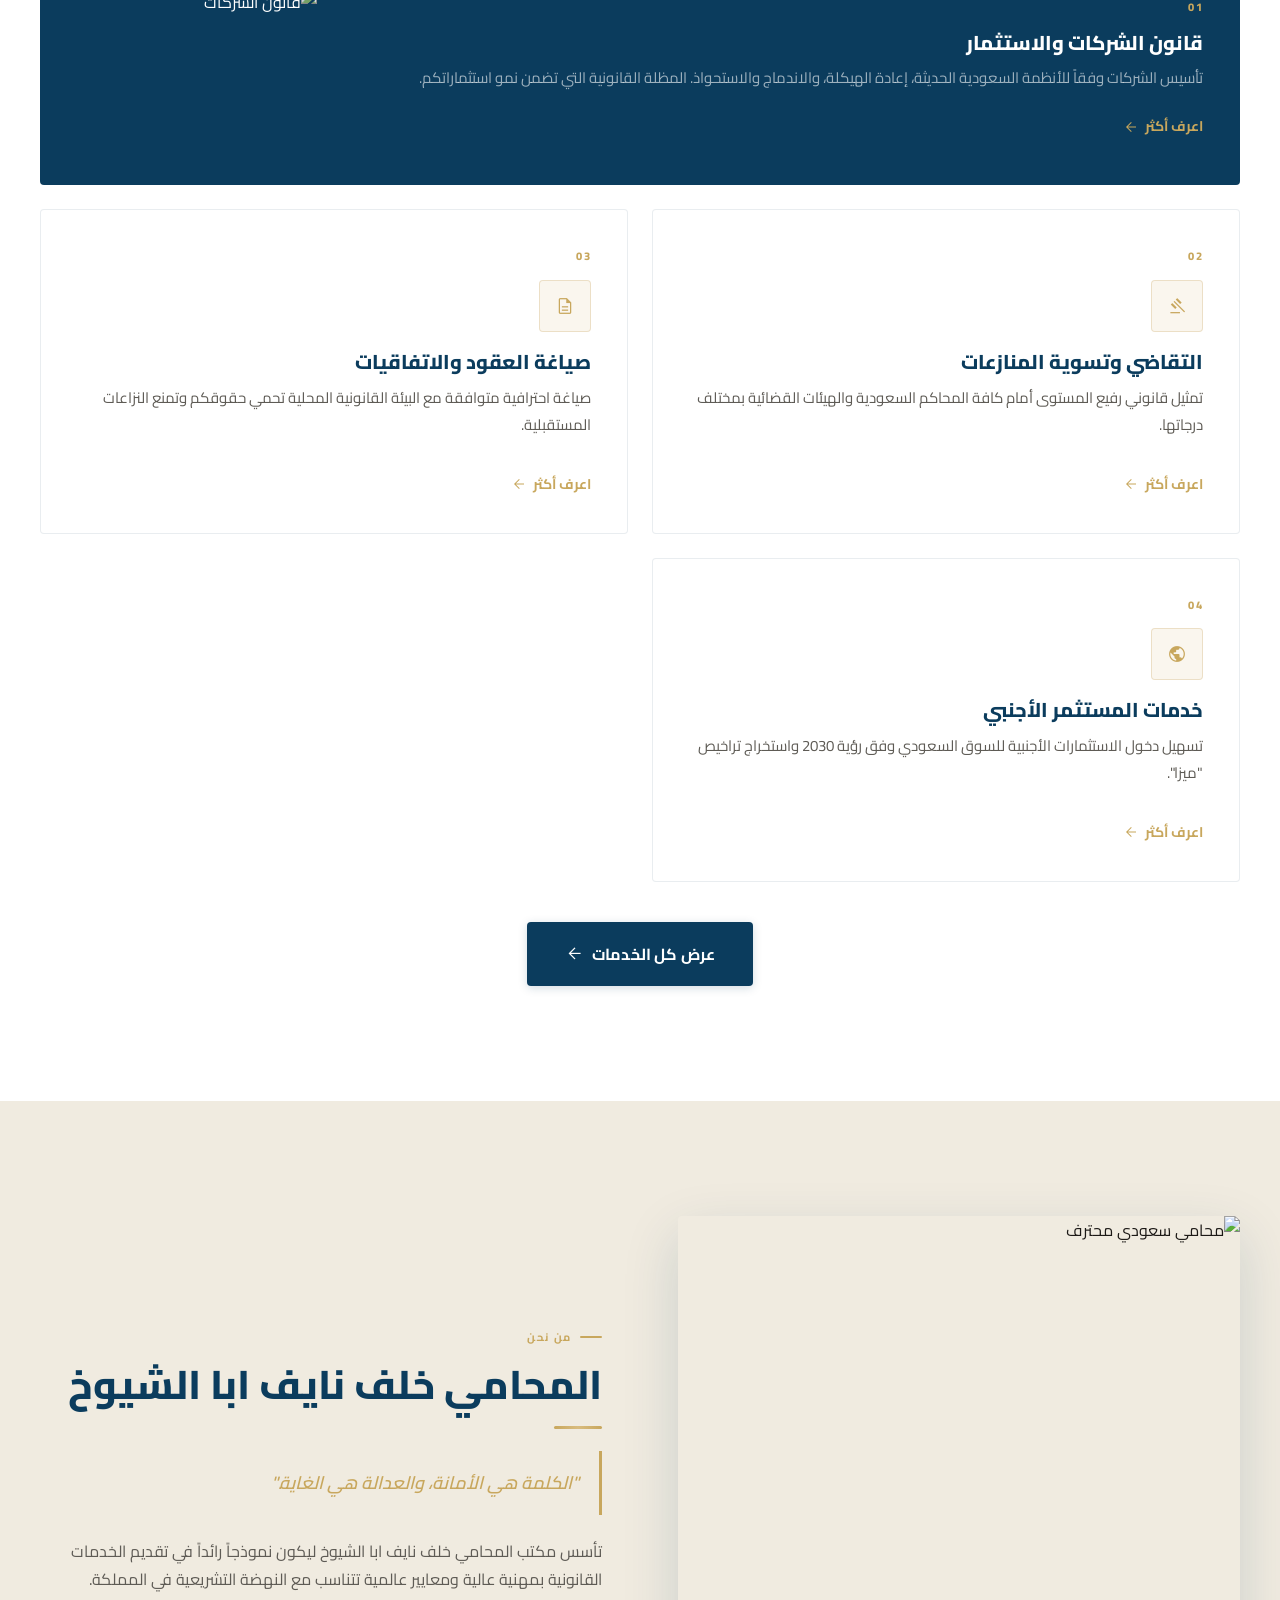
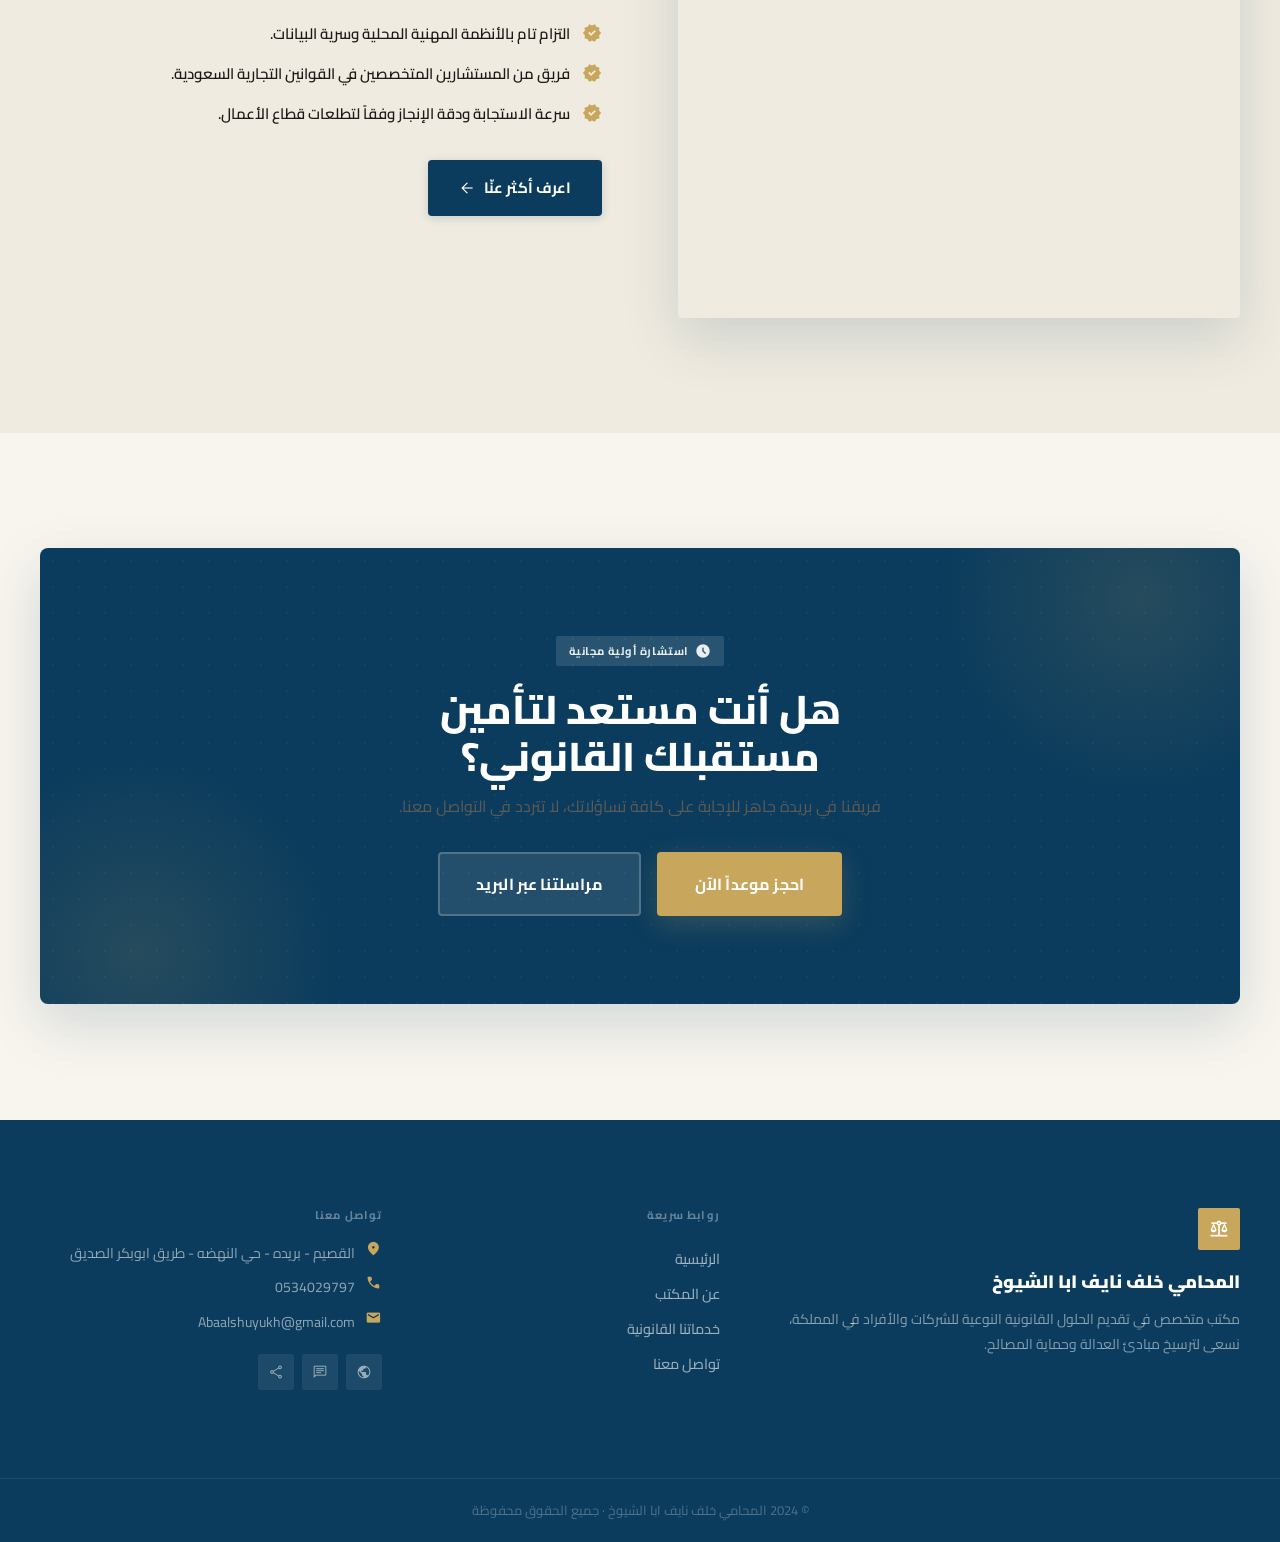
==== commit 6d7753fa: "LASTE" ====
--- a/index.html
+++ b/index.html
@@ -375,6 +375,7 @@
       width: 100%;
       height: 100%;
       object-fit: cover;
+      object-position: top center;
     }
 
     .about__badge {
